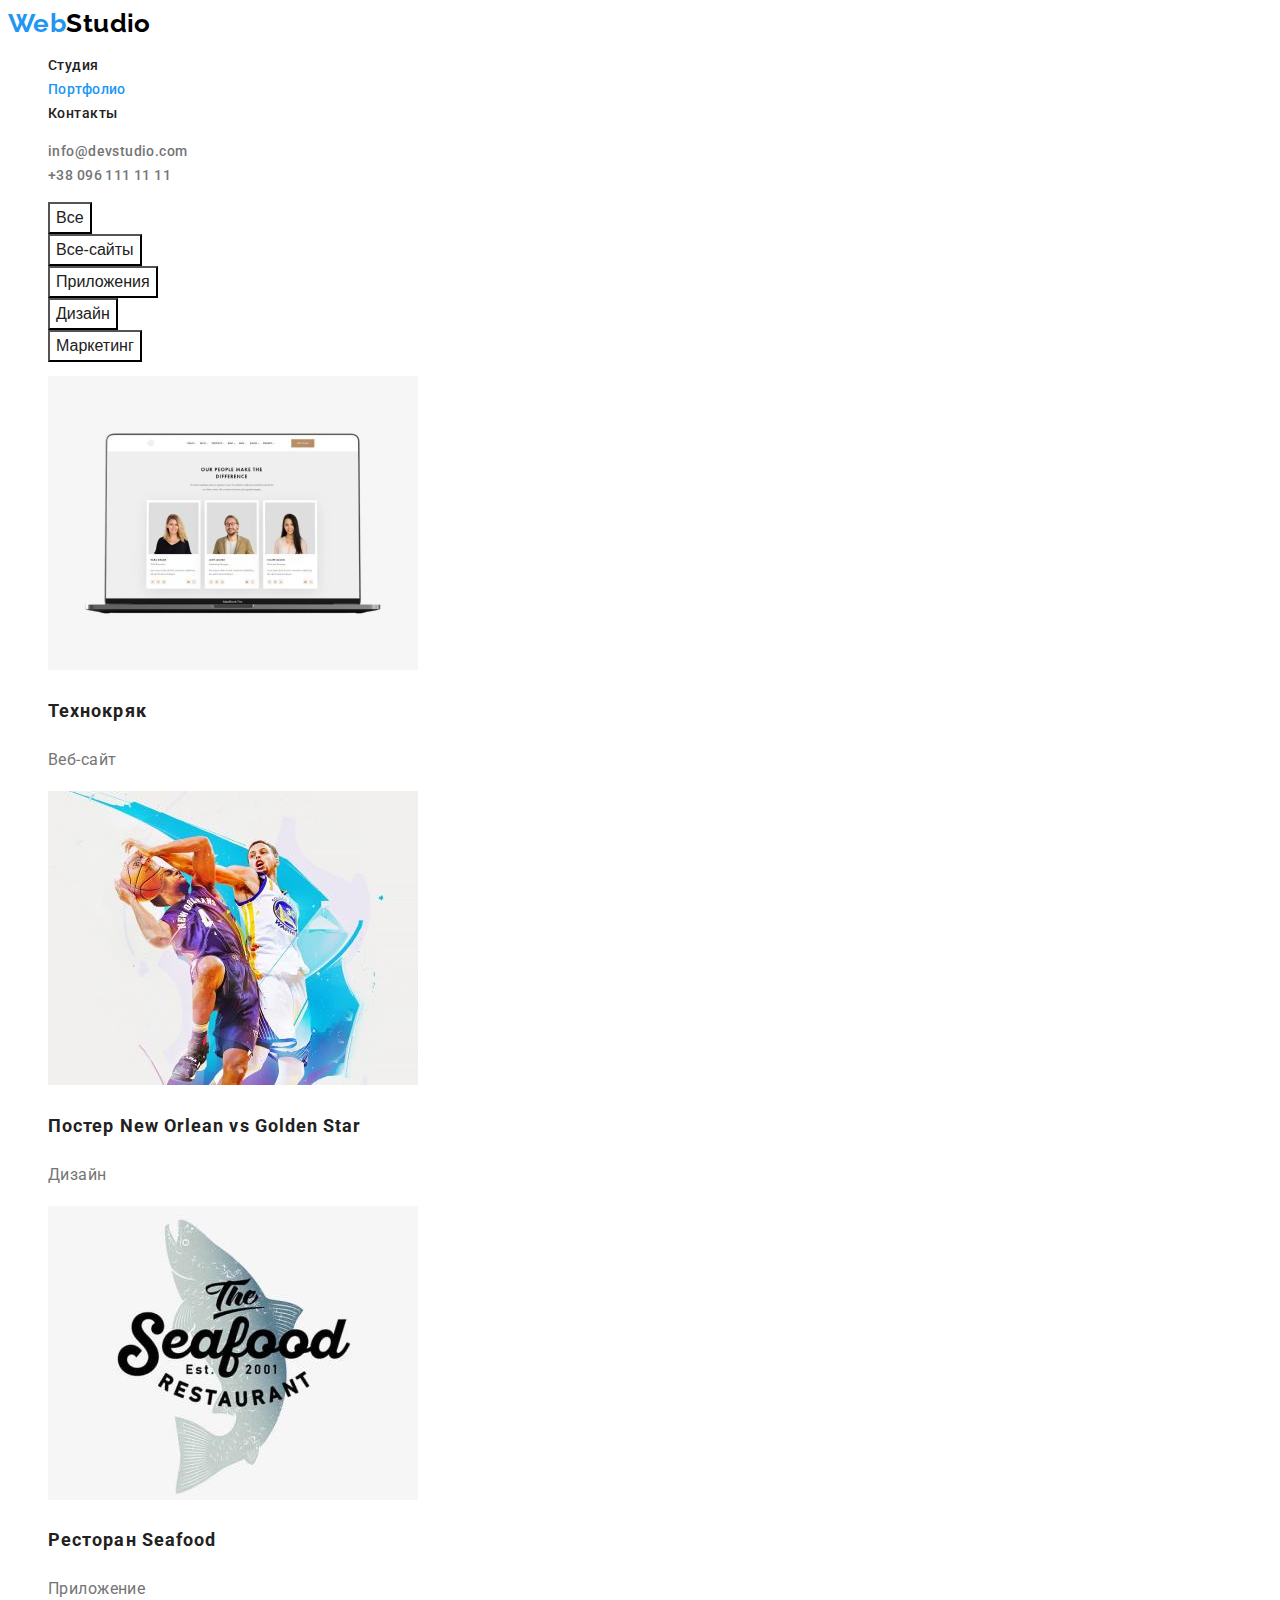
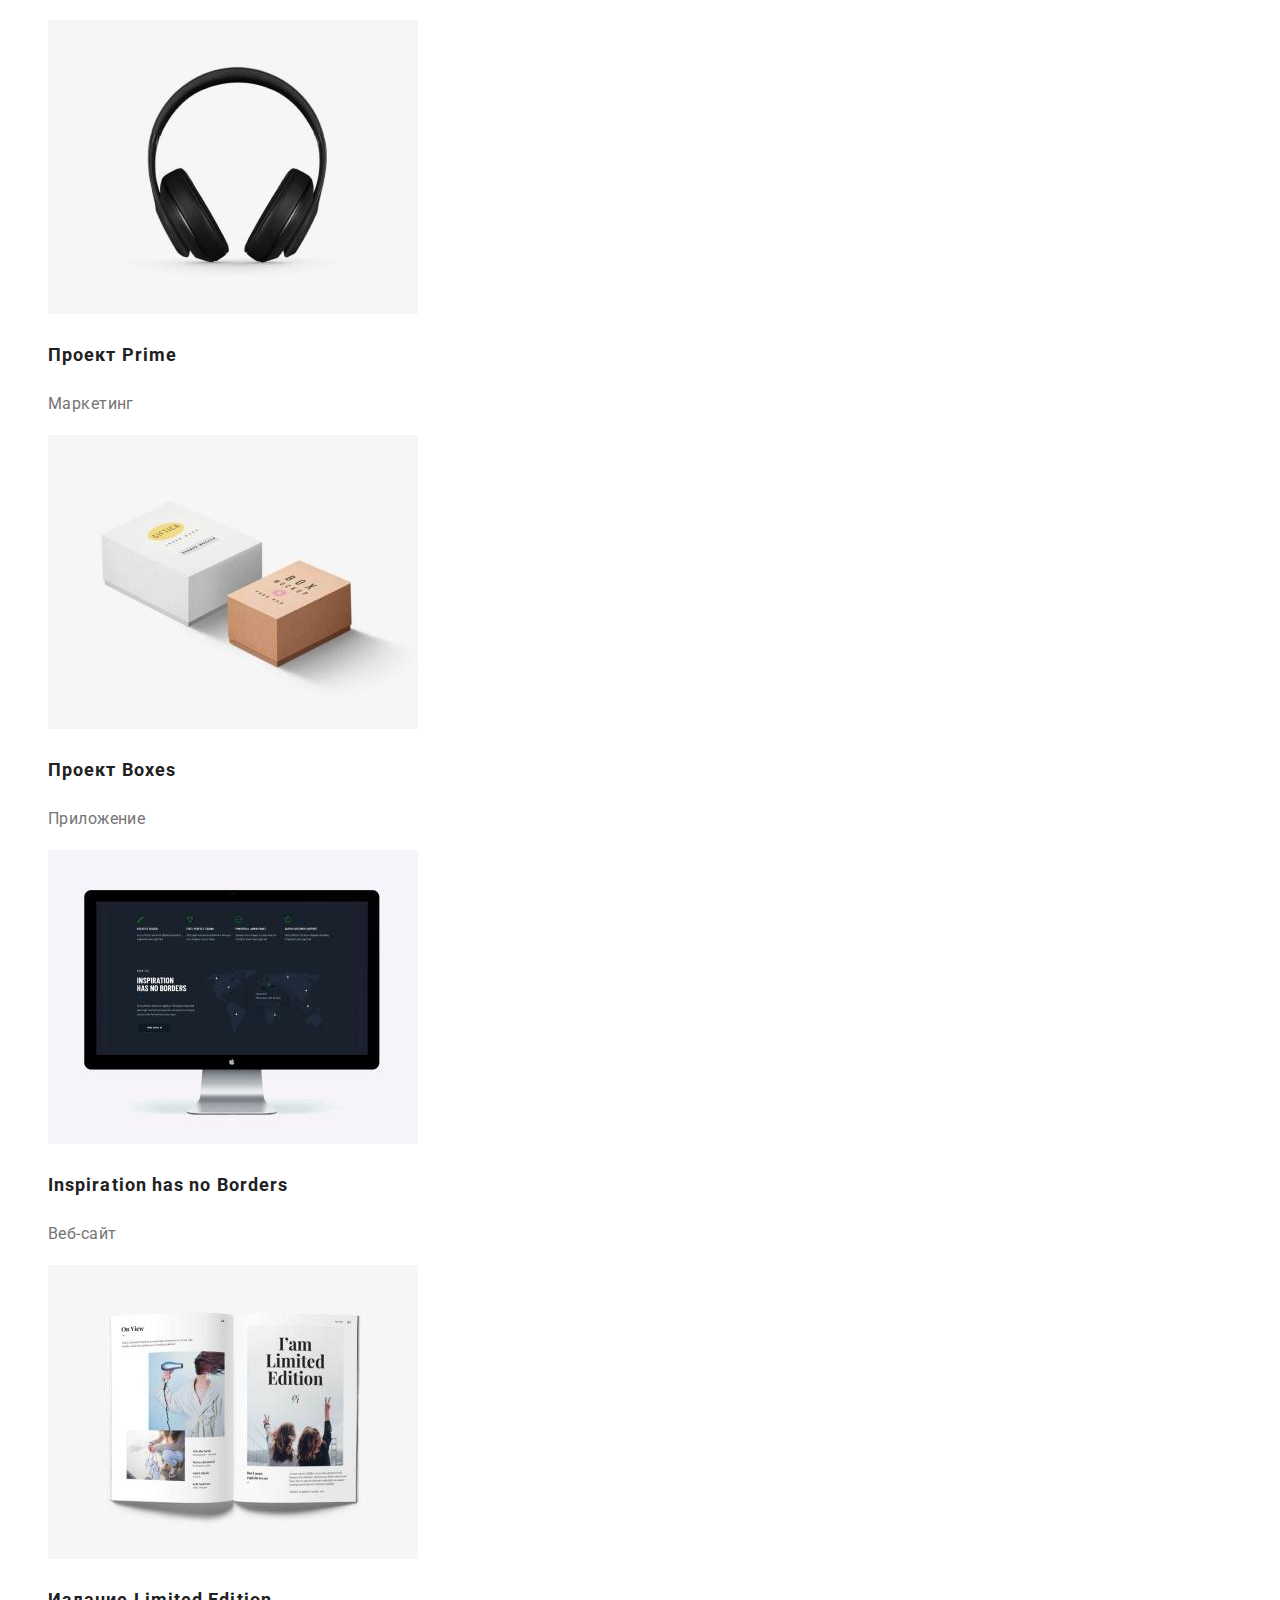
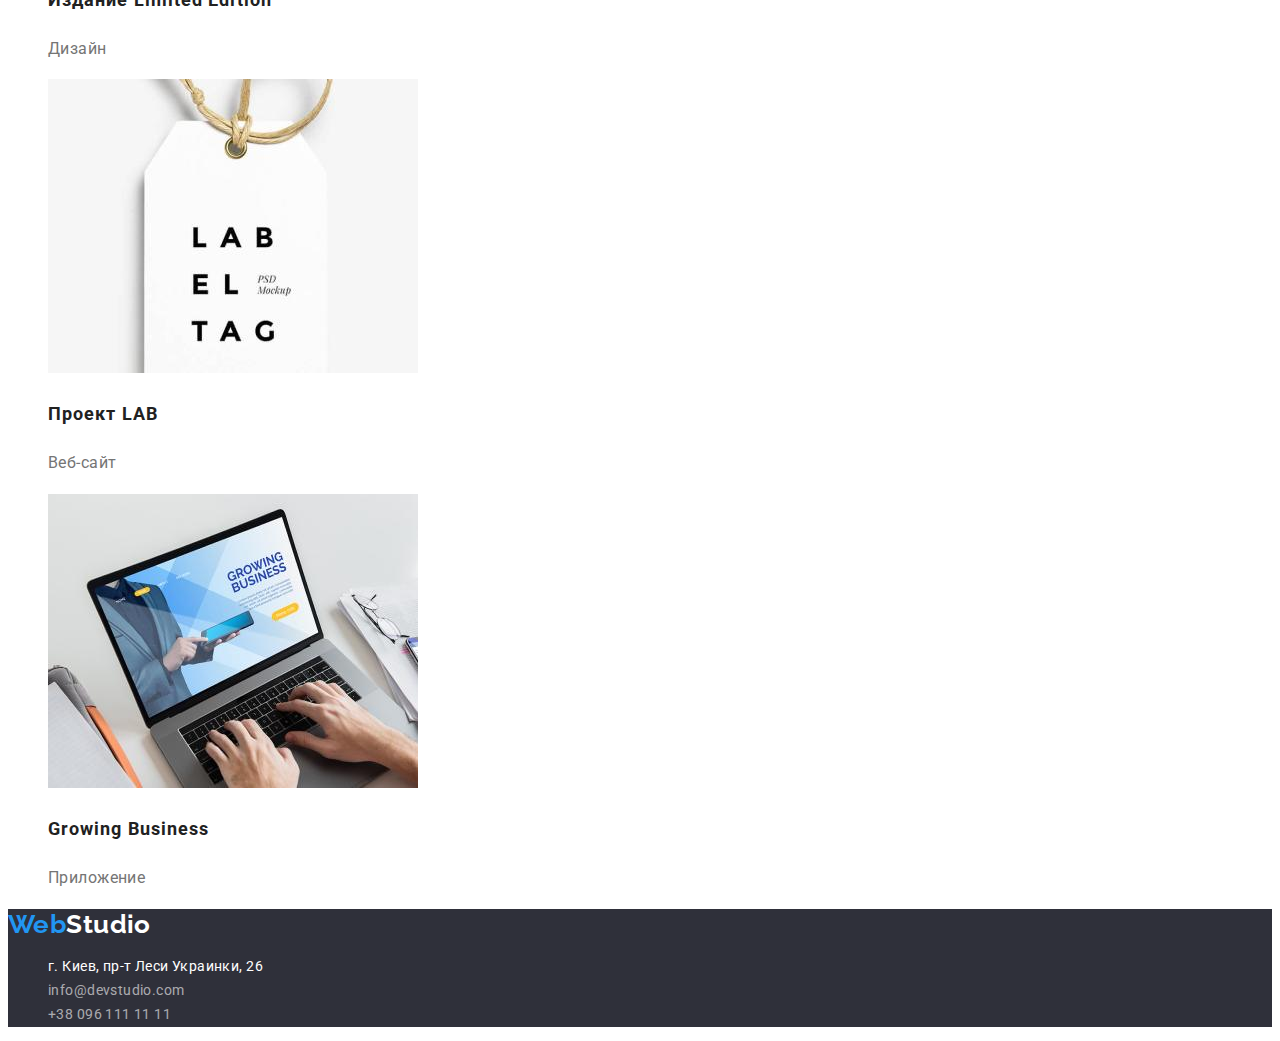
==== portfolio.html @ 06930be5 "Added files from previous work" ====
<!DOCTYPE html>
<html lang="en">

<head>
    <meta charset="UTF-8" />
    <meta name="viewport" content="width=device-width, initial-scale=1.0" />
    <title>Портфолио</title>
    <link rel="preconnect" href="https://fonts.googleapis.com">
    <link rel="preconnect" href="https://fonts.gstatic.com" crossorigin>
    <link href="https://fonts.googleapis.com/css2?family=Raleway:wght@700&family=Roboto:wght@400;500;700;900&display=swap" rel="stylesheet">
    <link rel="stylesheet" href="./css/styles.css" />
</head>

<body>
    <!-- Шапка сайта -->
    <header>
        <nav>
            <a href="./index.html" class="logo"><span class="first-part">Web</span>Studio</a>

            <ul class="list">
                <li><a href="./index.html" class="site-nav link">Студия</a></li>
                <li> <a href="./portfolio.html" class="site-nav link current">Портфолио</a></li>
                <li><a href="#" class="site-nav link">Контакты</a></li>
            </ul>
        </nav>
        <ul class="list">
            <li><a href="mailto:info@devstudio.com" class="link contacts">info@devstudio.com</a></li>
            <li><a href="tel:+380961111111" class="link contacts">+38 096 111 11 11</a></li>
        </ul>
    </header>
    <main>
        <section>
            <h1 hidden class="section-title">Portfolio</h1>
            <ul class="list">
                <li><button type="button" class="filter-buttons">Все</button></li>
                <li><button type="button" class="filter-buttons">Все-сайты</button></li>
                <li><button type="button" class="filter-buttons">Приложения</button></li>
                <li><button type="button" class="filter-buttons">Дизайн</button></li>
                <li><button type="button" class="filter-buttons">Маркетинг</button></li>
            </ul>
            <ul class="list">
                <li><a href="" class="link">
                    <img src="./images/gallery/technocrack.jpg" alt="technocrack" width="370">
                    <h2 class="cards-header">Технокряк</h2>
                    <p class="cards-description">Веб-сайт</p>
                    </a>
                </li>
                <li><a href="" class="link">
                    <img src="./images/gallery/poster.jpg" alt="poster" width="370">
                    <h2 class="cards-header">Постер New Orlean vs Golden Star</h2>
                    <p class="cards-description">Дизайн</p>
                    </a>
                </li>
                <li><a href="" class="link">
                    <img src="./images/gallery/seafood.jpg" alt="seafood" width="370">
                    <h2 class="cards-header">Ресторан Seafood</h2>
                    <p class="cards-description">Приложение</p>
                    </a>
                </li>
                <li><a href="" class="link">
                    <img src="./images/gallery/prime.jpg" alt="prime" width="370">
                    <h2 class="cards-header">Проект Prime</h2>
                    <p class="cards-description">Маркетинг</p>
                    </a>
                </li>
                <li><a href="" class="link">
                    <img src="./images/gallery/boxes.jpg" alt="boxes" width="370">
                    <h2 class="cards-header">Проект Boxes</h2>
                    <p class="cards-description">Приложение</p>
                    </a>
                </li>
                <li><a href="" class="link">
                    <img src="./images/gallery/inspiration.jpg" alt="inspiration" width="370">
                    <h2 class="cards-header">Inspiration has no Borders</h2>
                    <p class="cards-description">Веб-сайт</p>
                    </a>
                </li>                           
                <li><a href="" class="link">
                    <img src="./images/gallery/edition.jpg" alt="edition" width="370">
                    <h2 class="cards-header">Издание Limited Edition</h2>
                    <p class="cards-description">Дизайн</p>
                    </a>
                </li>
                <li><a href="" class="link">
                    <img src="./images/gallery/lab.jpg" alt="lab" width="370">
                    <h2 class="cards-header">Проект LAB</h2>
                    <p class="cards-description">Веб-сайт</p>
                    </a>
                </li>
                <li><a href="" class="link">
                    <img src="./images/gallery/growing-busines.jpg" alt="inspiration" width="370">
                    <h2 class="cards-header">Growing Business</h2>
                    <p class="cards-description">Приложение</p>
                    </a>
                </li>
            </ul>
       </section>
    </main>

    <!-- Футер -->
    <footer class="footer">
        <a href="./index.html" class="logo footer-logo"><span class="first-part">Web</span>Studio</a>
        <address>
            <ul class="list">
                <li><a href="https://goo.gl/maps/6iYoXaCGqueHrKsz9" target="_blank" rel="noreferrer noopener"
                        class="footer-address">г. Киев, пр-т Леси Украинки, 26</a></li>
                <li><a href="mailto:info@devstudio.com" class="link footer-contacts">info@devstudio.com</a></li>
                <li><a href="tel:+380961111111" class="link footer-contacts">+38 096 111 11 11</a></li>
            </ul>
        </address>
    </footer>
</body>

</html>
---- css/styles.css ----
:root {
  --primary-text-color: #757575;
  --title-text-color: #212121;
  --accent-color: #2196f3;
  --primary-white-color: #ffffff;
  --primary-black-color: #000000;
  --hero-footer-background: #2f303a;
  --main-titles-color: #212121;
}

body {
  background-color: var(--primary-white-color);
  color: var(--primary-text-color);
  font-family: Roboto, sans-serif;
  font-weight: 500;
  letter-spacing: 0.03em;
  font-size: 14px;
  line-height: 1.71;
}

/* Logo */

.logo {
  color: var(--primary-black-color);
  font-family: Raleway, sans-serif;
  font-weight: 700;
  font-size: 26px;
  line-height: 1.19;
  text-decoration: none;
}

.first-part {
  color: var(--accent-color);
}

/* Site nav */

.site-nav {
  color: var(--title-text-color);
  font-weight: 500;
  line-height: 1.33;
  text-decoration: none;
}

.link {
  text-decoration: none;
}

.link:hover,
.link:focus {
  color: var(--accent-color);
}

.link.current {
  color: var(--accent-color);
}

.list {
  list-style: none;
}

.contacts {
  color: var(--primary-text-color);
  line-height: 1.14;
}

/* Hero */

.hero {
  background-color: var(--hero-footer-background);
}

.hero-title {
  color: var(--primary-white-color);
  font-weight: 900;
  font-size: 44px;
  line-height: 1.36;
  text-align: center;
  letter-spacing: 0.06em;
  text-transform: uppercase;
}

.hero-button {
  background-color: var(--accent-color);
  color: var(--primary-white-color);
  margin: 0 auto;
  min-width: 200px;
  height: 50px;
  left: 700px;
  top: 430px;
  font-weight: 700;
  font-size: 16px;
  line-height: 1.87;
  align-items: center;
  letter-spacing: 0.06em;
  cursor: pointer;
}

/* Section */

.section-title {
  color: var(--main-titles-color);

  font-weight: 700;
  font-size: 36px;
  line-height: 1.16;
  text-align: center;
}

.section-description {
  font-size: 36px;
  line-height: 1.39;
}

.benefit-title {
  font-weight: 700;
  line-height: 1.14;
  text-transform: uppercase;
  color: var(--main-titles-color);
}

.teammate-title {
  font-size: 16px;
  line-height: 1.19px;
  text-align: center;
  color: var(--main-titles-color);
}

.teammate-position {
  font-weight: 400;
  font-size: 16px;
  line-height: 1.19;
  text-align: center;
}

/* Portfolio */

/* Cards filter buttons */
.filter-buttons {
  color: var(--title-text-color);
  background-color: var(--primary-white-color);
  font-size: 16px;
  line-height: 1.63;
  cursor: pointer;
}

.filter-buttons:hover,
.filter-buttons:focus {
  background-color: var(--accent-color);
  color: var(--primary-white-color);
}

/* Cards */

.cards-header {
  color: var(--title-text-color);
  font-weight: 700;
  font-size: 18px;
  line-height: 2;
  letter-spacing: 0.06em;
}

.cards-description {
  color: var(--primary-text-color);
  font-weight: 400;
  font-size: 16px;
  line-height: 1.87;
}

/* Footer */

.footer {
  background-color: var(--hero-footer-background);
}

.footer-logo {
  color: var(--primary-white-color);
}

.footer-address {
  color: var(--primary-white-color);
  font-weight: 400;
  font-style: normal;
  text-decoration: none;
}

.footer-contacts {
  color: rgba(255, 255, 255, 0.6);
  font-weight: 400;
  text-decoration: none;
  font-style: normal;
}
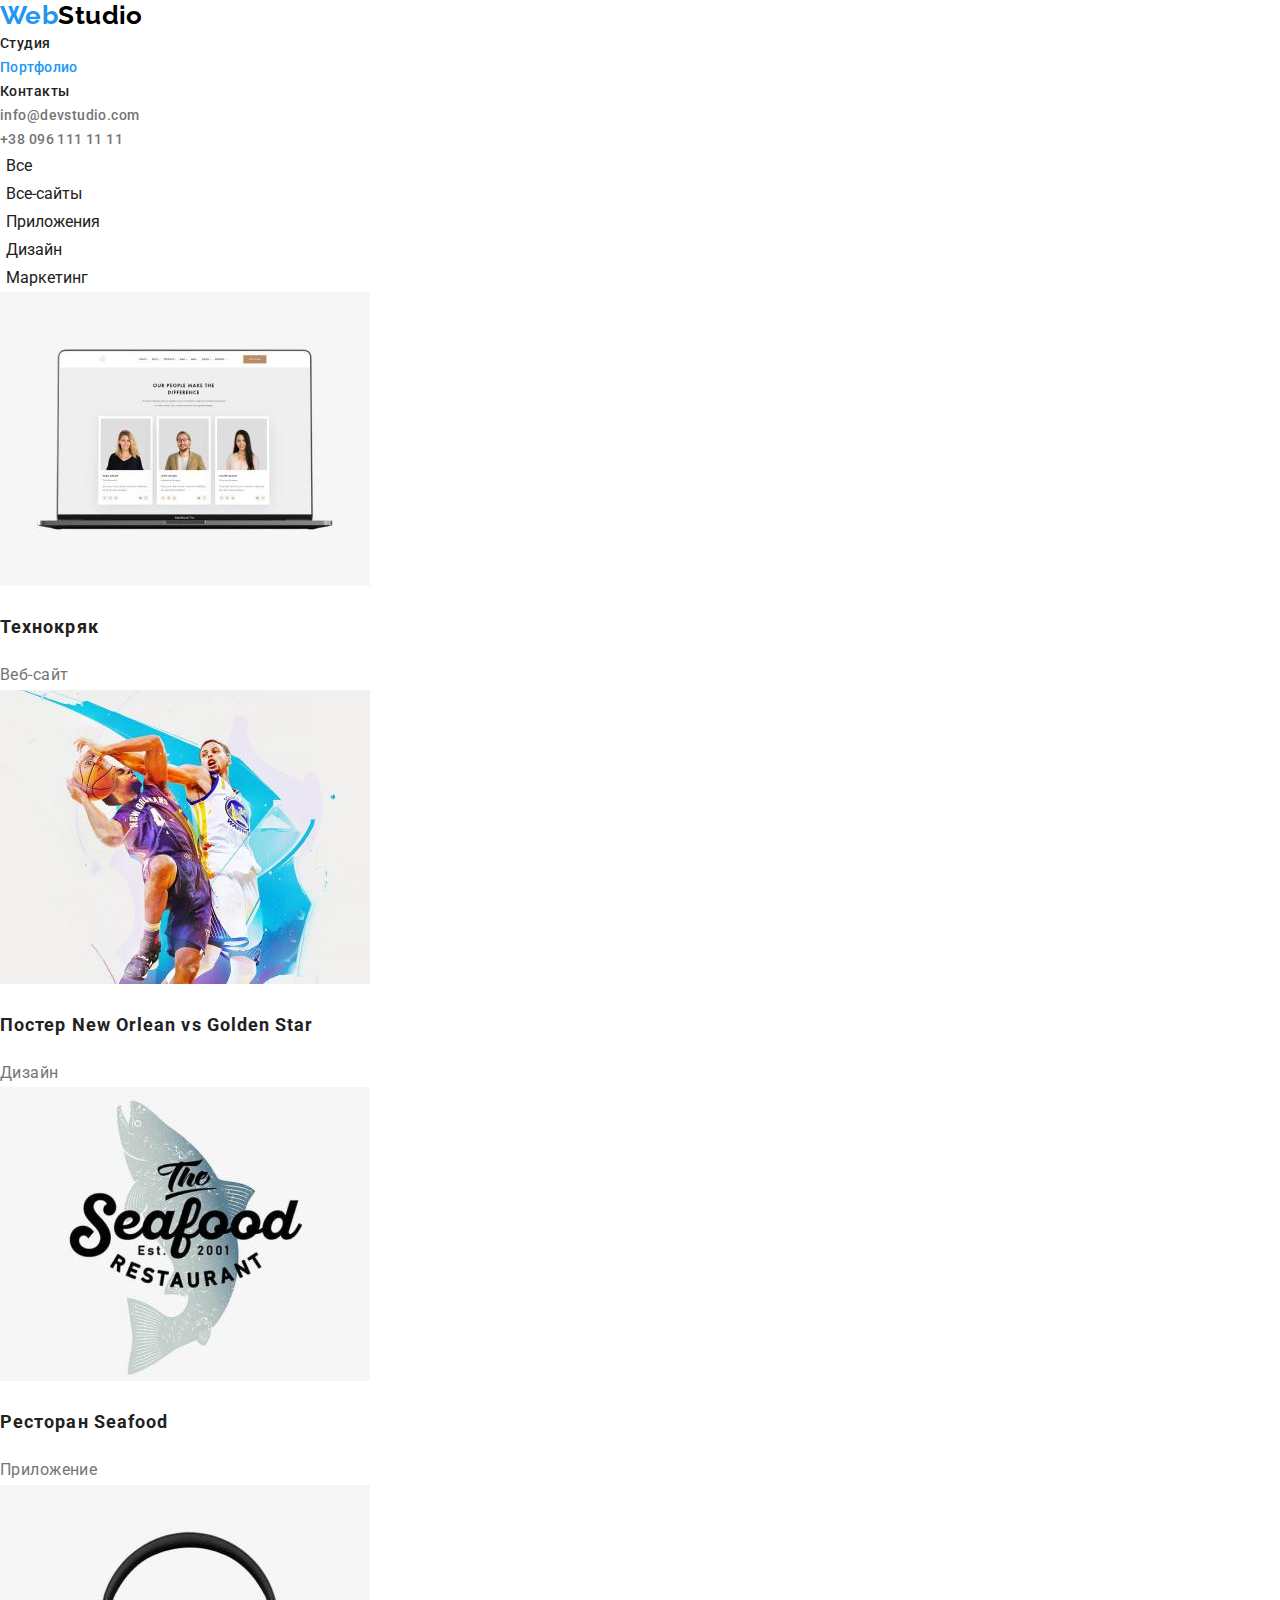
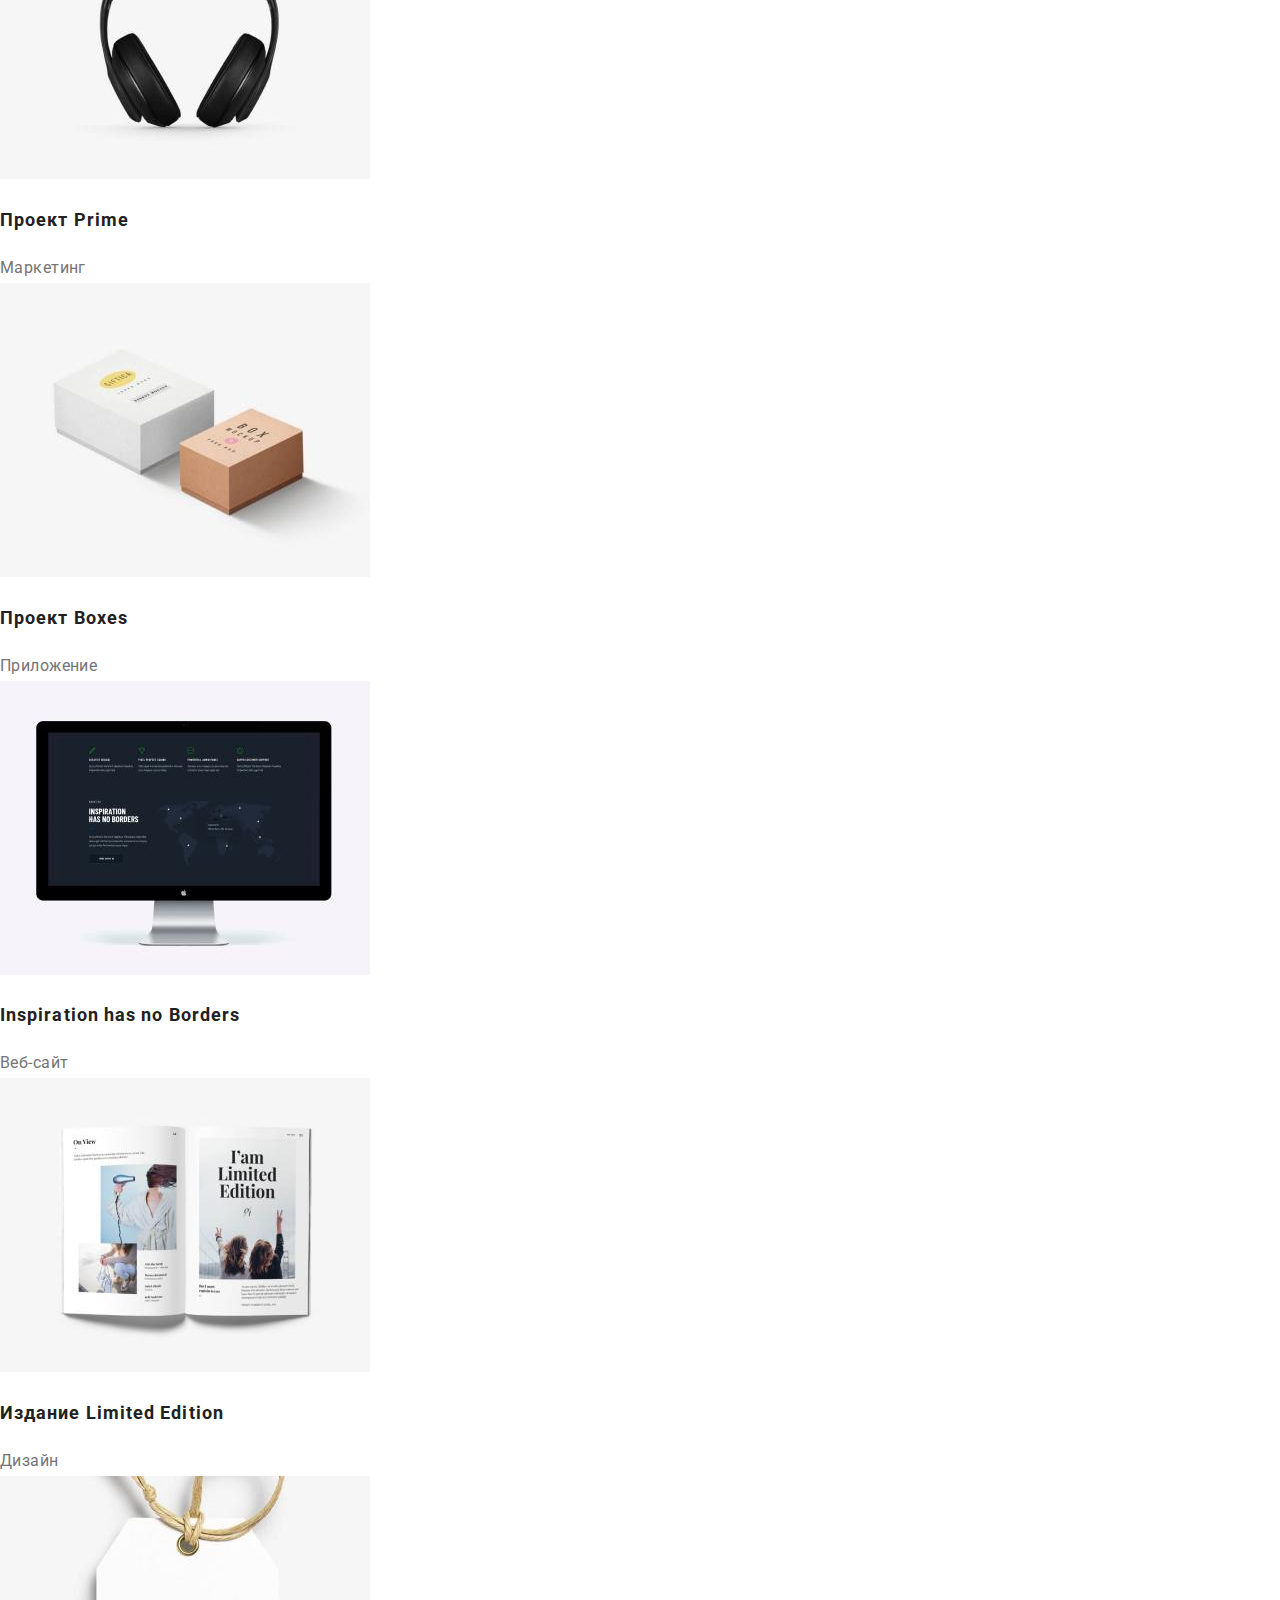
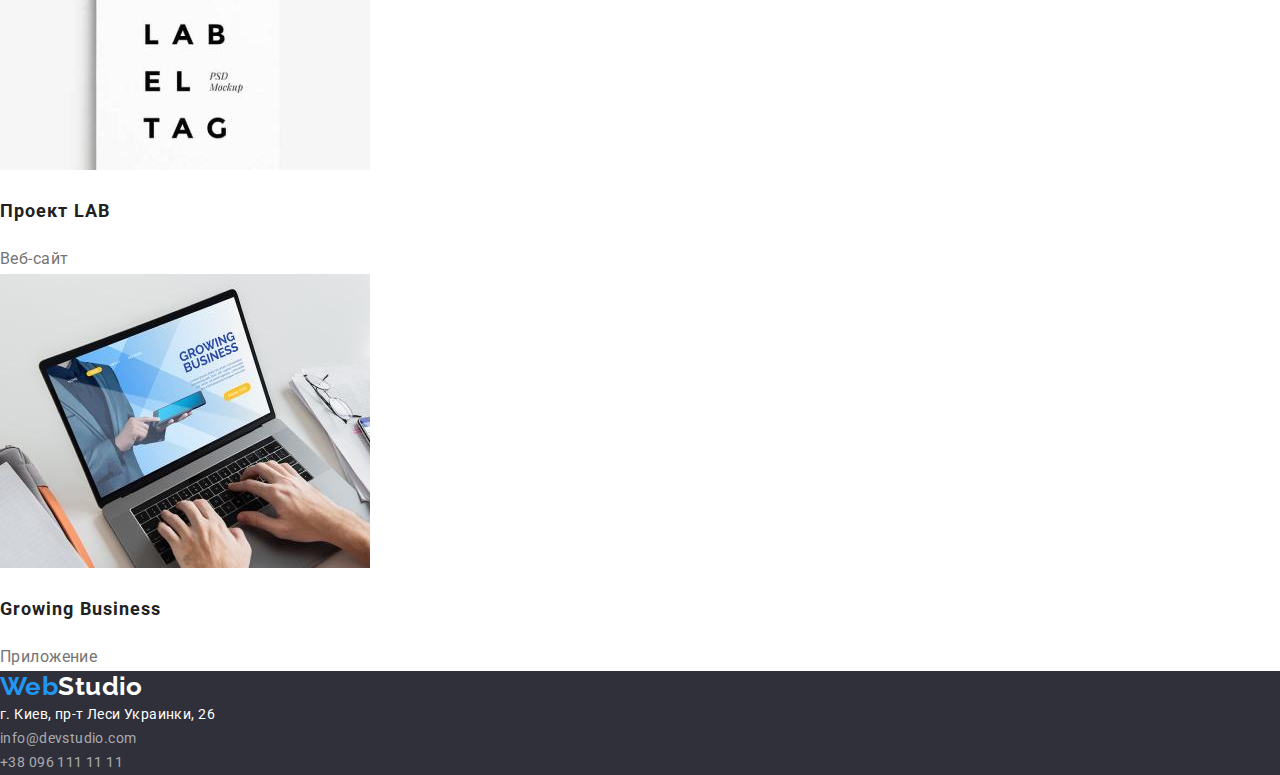
==== commit 5323e7d6: "Блочная модель" ====
--- a/portfolio.html
+++ b/portfolio.html
@@ -7,7 +7,12 @@
     <title>Портфолио</title>
     <link rel="preconnect" href="https://fonts.googleapis.com">
     <link rel="preconnect" href="https://fonts.gstatic.com" crossorigin>
-    <link href="https://fonts.googleapis.com/css2?family=Raleway:wght@700&family=Roboto:wght@400;500;700;900&display=swap" rel="stylesheet">
+    <link href="https://fonts.googleapis.com/css2?family=Raleway:wght@700&family=Roboto:wght@400;500;700;900&display=swap"
+        rel="stylesheet">
+    <link rel="stylesheet" href="https://cdnjs.cloudflare.com/ajax/libs/modern-normalize/1.1.0/modern-normalize.min.css"
+        integrity="sha512-wpPYUAdjBVSE4KJnH1VR1HeZfpl1ub8YT/NKx4PuQ5NmX2tKuGu6U/JRp5y+Y8XG2tV+wKQpNHVUX03MfMFn9Q=="
+        crossorigin="anonymous" referrerpolicy="no-referrer" />
+    <link rel="stylesheet" href="./css/modern-normalize.css" />
     <link rel="stylesheet" href="./css/styles.css" />
 </head>
 
--- a/css/styles.css
+++ b/css/styles.css
@@ -18,6 +18,15 @@
   line-height: 1.71;
 }
 
+.container {
+  margin-left: auto;
+  margin-right: auto;
+  width: 1640px;
+  padding-left: 20px;
+  padding-right: 20px;
+  outline: 2px solid tomato;
+}
+
 /* Logo */
 
 .logo {
@@ -57,6 +66,13 @@
 
 .list {
   list-style: none;
+  padding: 0px;
+  margin: 0px;
+}
+
+.list p {
+  margin-top: 0px;
+  margin-bottom: 0px;
 }
 
 .contacts {
@@ -66,11 +82,17 @@
 
 /* Hero */
 
+.section {
+  margin-bottom: 94px;
+}
+
 .hero {
   background-color: var(--hero-footer-background);
 }
 
 .hero-title {
+  margin-top: 0px;
+  margin-bottom: 30px;
   color: var(--primary-white-color);
   font-weight: 900;
   font-size: 44px;
@@ -81,26 +103,33 @@
 }
 
 .hero-button {
+  display: inline-block;
   background-color: var(--accent-color);
   color: var(--primary-white-color);
   margin: 0 auto;
   min-width: 200px;
   height: 50px;
-  left: 700px;
-  top: 430px;
+  /* left: 700px; */
+  /* top: 430px; */
   font-weight: 700;
   font-size: 16px;
   line-height: 1.87;
   align-items: center;
   letter-spacing: 0.06em;
   cursor: pointer;
+  border-radius: 4px;
+}
+
+.hero-button:hover,
+.hero-button:focus {
+  background-color: #188ce8;
 }
 
 /* Section */
 
 .section-title {
   color: var(--main-titles-color);
-
+  margin-bottom: 50px;
   font-weight: 700;
   font-size: 36px;
   line-height: 1.16;
@@ -113,6 +142,8 @@
 }
 
 .benefit-title {
+  margin-top: 0px;
+  margin-bottom: 10px;
   font-weight: 700;
   line-height: 1.14;
   text-transform: uppercase;
@@ -142,6 +173,8 @@
   font-size: 16px;
   line-height: 1.63;
   cursor: pointer;
+  border-color: #ffffff;
+  border: #ffffff;
 }
 
 .filter-buttons:hover,
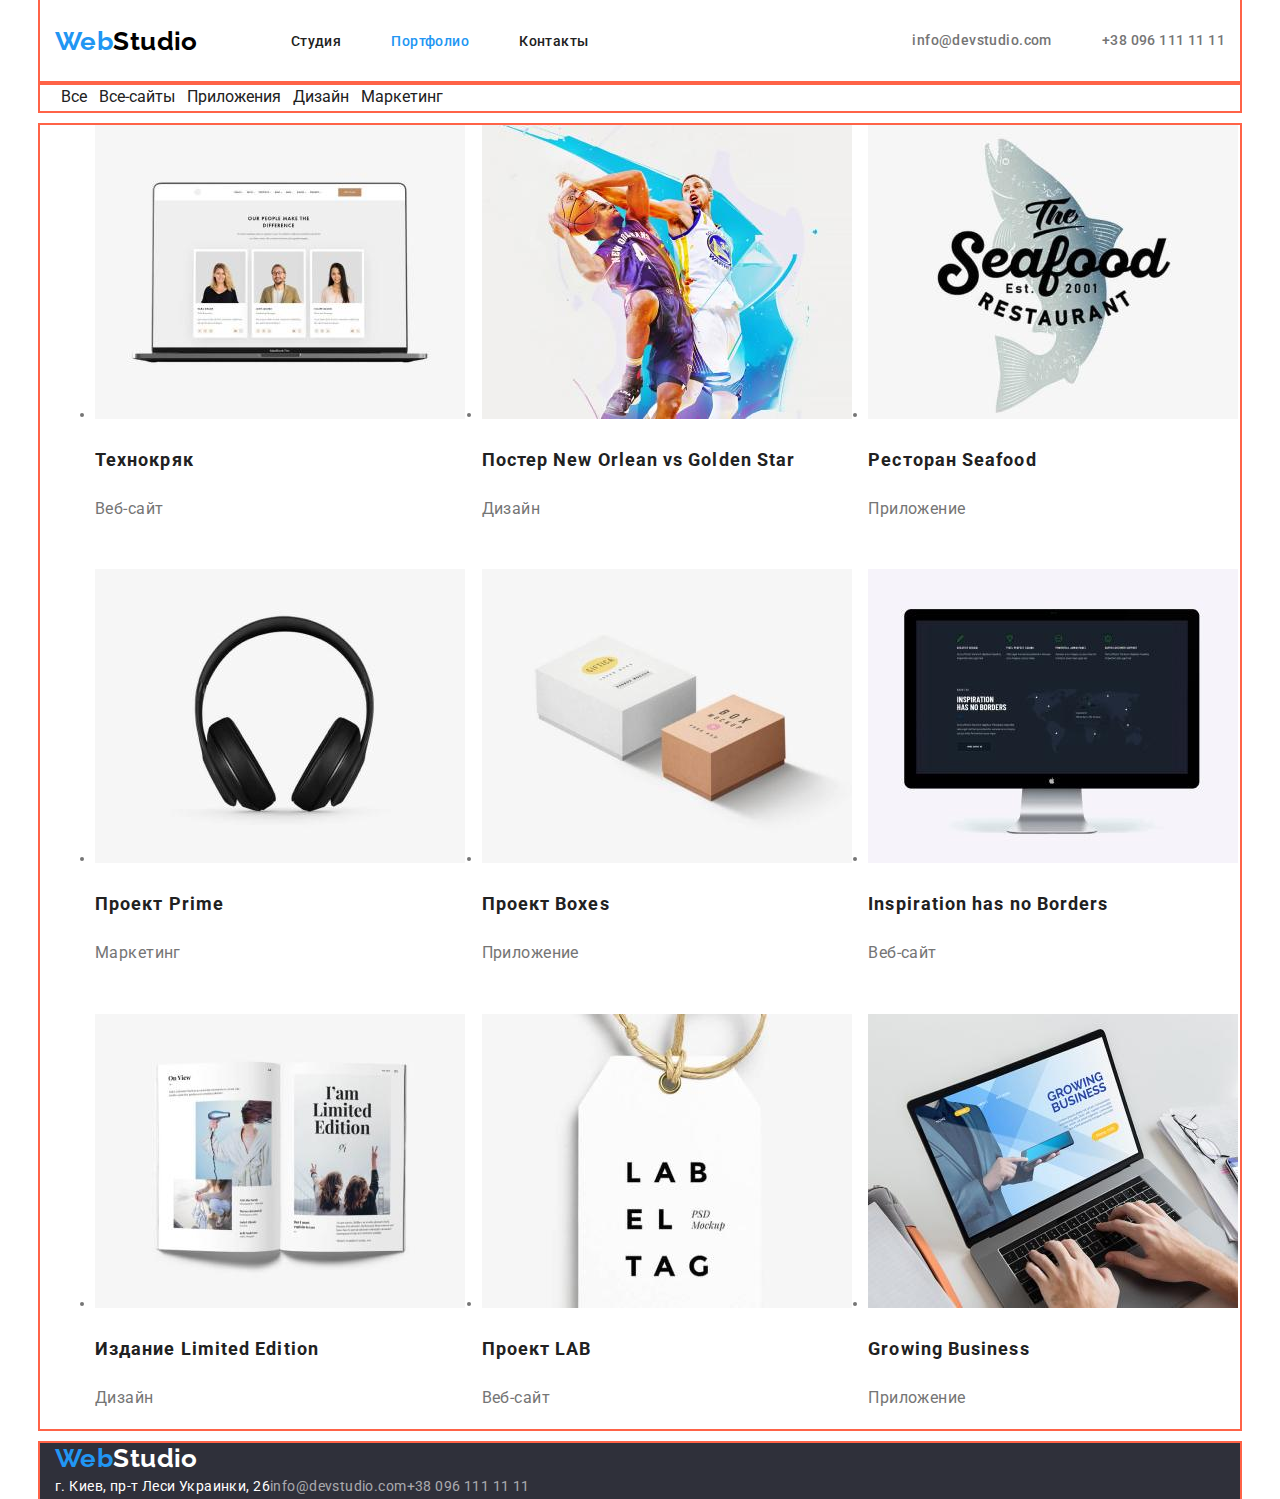
==== commit 9401ad48: "Flexbox (part 1)" ====
--- a/portfolio.html
+++ b/portfolio.html
@@ -17,93 +17,116 @@
 </head>
 
 <body>
-    <!-- Шапка сайта -->
+<!-- Шапка сайта -->
     <header>
-        <nav>
-            <a href="./index.html" class="logo"><span class="first-part">Web</span>Studio</a>
+        <div class="container list">
+            <nav class="nav">
+                <a href="./index.html" class="logo"><span class="first-part">Web</span>Studio</a>
 
-            <ul class="list">
-                <li><a href="./index.html" class="site-nav link">Студия</a></li>
-                <li> <a href="./portfolio.html" class="site-nav link current">Портфолио</a></li>
-                <li><a href="#" class="site-nav link">Контакты</a></li>
+                <ul class="list">
+                    <li class="item"><a href="./index.html" class="site-nav link">Студия</a></li>
+                    <li class="item"> <a href="./portfolio.html" class="site-nav link current">Портфолио</a></li>
+                    <li class="item"><a href="#" class="site-nav link">Контакты</a></li>
+                </ul>
+            </nav>
+            <ul class="list auth-nav">
+                <li class="item"><a href="mailto:info@devstudio.com" class="link contacts">info@devstudio.com</a></li>
+                <li class="item"><a href="tel:+380961111111" class="link contacts">+38 096 111 11 11</a></li>
             </ul>
-        </nav>
-        <ul class="list">
-            <li><a href="mailto:info@devstudio.com" class="link contacts">info@devstudio.com</a></li>
-            <li><a href="tel:+380961111111" class="link contacts">+38 096 111 11 11</a></li>
-        </ul>
+        </div>
     </header>
+
     <main>
         <section>
             <h1 hidden class="section-title">Portfolio</h1>
-            <ul class="list">
-                <li><button type="button" class="filter-buttons">Все</button></li>
-                <li><button type="button" class="filter-buttons">Все-сайты</button></li>
-                <li><button type="button" class="filter-buttons">Приложения</button></li>
-                <li><button type="button" class="filter-buttons">Дизайн</button></li>
-                <li><button type="button" class="filter-buttons">Маркетинг</button></li>
-            </ul>
-            <ul class="list">
-                <li><a href="" class="link">
-                    <img src="./images/gallery/technocrack.jpg" alt="technocrack" width="370">
-                    <h2 class="cards-header">Технокряк</h2>
-                    <p class="cards-description">Веб-сайт</p>
-                    </a>
-                </li>
-                <li><a href="" class="link">
-                    <img src="./images/gallery/poster.jpg" alt="poster" width="370">
-                    <h2 class="cards-header">Постер New Orlean vs Golden Star</h2>
-                    <p class="cards-description">Дизайн</p>
-                    </a>
-                </li>
-                <li><a href="" class="link">
-                    <img src="./images/gallery/seafood.jpg" alt="seafood" width="370">
-                    <h2 class="cards-header">Ресторан Seafood</h2>
-                    <p class="cards-description">Приложение</p>
-                    </a>
-                </li>
-                <li><a href="" class="link">
-                    <img src="./images/gallery/prime.jpg" alt="prime" width="370">
-                    <h2 class="cards-header">Проект Prime</h2>
-                    <p class="cards-description">Маркетинг</p>
-                    </a>
-                </li>
-                <li><a href="" class="link">
-                    <img src="./images/gallery/boxes.jpg" alt="boxes" width="370">
-                    <h2 class="cards-header">Проект Boxes</h2>
-                    <p class="cards-description">Приложение</p>
-                    </a>
-                </li>
-                <li><a href="" class="link">
-                    <img src="./images/gallery/inspiration.jpg" alt="inspiration" width="370">
-                    <h2 class="cards-header">Inspiration has no Borders</h2>
-                    <p class="cards-description">Веб-сайт</p>
-                    </a>
-                </li>                           
-                <li><a href="" class="link">
-                    <img src="./images/gallery/edition.jpg" alt="edition" width="370">
-                    <h2 class="cards-header">Издание Limited Edition</h2>
-                    <p class="cards-description">Дизайн</p>
-                    </a>
-                </li>
-                <li><a href="" class="link">
-                    <img src="./images/gallery/lab.jpg" alt="lab" width="370">
-                    <h2 class="cards-header">Проект LAB</h2>
-                    <p class="cards-description">Веб-сайт</p>
-                    </a>
-                </li>
-                <li><a href="" class="link">
-                    <img src="./images/gallery/growing-busines.jpg" alt="inspiration" width="370">
-                    <h2 class="cards-header">Growing Business</h2>
-                    <p class="cards-description">Приложение</p>
-                    </a>
-                </li>
-            </ul>
+            <div class="portfolio-container">
+                <ul class="list">
+                    <li><button type="button" class="filter-buttons">Все</button></li>
+                    <li><button type="button" class="filter-buttons">Все-сайты</button></li>
+                    <li><button type="button" class="filter-buttons">Приложения</button></li>
+                    <li><button type="button" class="filter-buttons">Дизайн</button></li>
+                    <li><button type="button" class="filter-buttons">Маркетинг</button></li>
+                </ul>
+            </div>
+            <div class="portfolio-container">
+                <!-- <div class="portfolio-flex-container"> -->
+
+                    <ul class="portfolio-flex-container">
+                        <li class="portfolio-flex-element"><a href="" class="link">
+                            <img src="./images/gallery/technocrack.jpg" alt="technocrack" width="370">
+                            <h2 class="cards-header">Технокряк</h2>
+                            <p class="cards-description">Веб-сайт</p>
+                            </a>
+                        </li>
+                        <li class="portfolio-flex-element"><a href="" class="link">
+                            <img src="./images/gallery/poster.jpg" alt="poster" width="370">
+                            <h2 class="cards-header">Постер New Orlean vs Golden Star</h2>
+                            <p class="cards-description">Дизайн</p>
+                            </a>
+                        </li>
+                        <li class="portfolio-flex-element"><a href="" class="link">
+                            <img src="./images/gallery/seafood.jpg" alt="seafood" width="370">
+                            <h2 class="cards-header">Ресторан Seafood</h2>
+                            <p class="cards-description">Приложение</p>
+                            </a>
+                        </li>
+                        <li class="portfolio-flex-element"><a href="" class="link">
+                            <img src="./images/gallery/prime.jpg" alt="prime" width="370">
+                            <h2 class="cards-header">Проект Prime</h2>
+                            <p class="cards-description">Маркетинг</p>
+                            </a>
+                        </li>
+                        <li class="portfolio-flex-element"><a href="" class="link">
+                            <img src="./images/gallery/boxes.jpg" alt="boxes" width="370">
+                            <h2 class="cards-header">Проект Boxes</h2>
+                            <p class="cards-description">Приложение</p>
+                            </a>
+                        </li>
+                        <li class="portfolio-flex-element"><a href="" class="link">
+                            <img src="./images/gallery/inspiration.jpg" alt="inspiration" width="370">
+                            <h2 class="cards-header">Inspiration has no Borders</h2>
+                            <p class="cards-description">Веб-сайт</p>
+                            </a>
+                        </li>                           
+                        <li class="portfolio-flex-element"><a href="" class="link">
+                            <img src="./images/gallery/edition.jpg" alt="edition" width="370">
+                            <h2 class="cards-header">Издание Limited Edition</h2>
+                            <p class="cards-description">Дизайн</p>
+                            </a>
+                        </li>
+                        <li class="portfolio-flex-element"><a href="" class="link">
+                            <img src="./images/gallery/lab.jpg" alt="lab" width="370">
+                            <h2 class="cards-header">Проект LAB</h2>
+                            <p class="cards-description">Веб-сайт</p>
+                            </a>
+                        </li>
+                        <li class="portfolio-flex-element"><a href="" class="link">
+                            <img src="./images/gallery/growing-busines.jpg" alt="inspiration" width="370">
+                            <h2 class="cards-header">Growing Business</h2>
+                            <p class="cards-description">Приложение</p>
+                            </a>
+                        </li>
+                    </ul>
+                <!-- </div> -->
+            </div>
        </section>
     </main>
 
     <!-- Футер -->
-    <footer class="footer">
+    <footer>
+        <div class="container footer">
+            <a href="./index.html" class="logo footer-logo"><span class="first-part">Web</span>Studio</a>
+            <address>
+                <ul class="list">
+                    <li><a href="https://goo.gl/maps/6iYoXaCGqueHrKsz9" target="_blank" rel="noreferrer noopener"
+                            class="footer-address">г. Киев, пр-т Леси Украинки, 26</a></li>
+                    <li><a href="mailto:info@devstudio.com" class="link footer-contacts">info@devstudio.com</a></li>
+                    <li><a href="tel:+380961111111" class="link footer-contacts">+38 096 111 11 11</a></li>
+                </ul>
+            </address>
+        </div>
+    </footer>
+    <!-- <footer class="footer">
         <a href="./index.html" class="logo footer-logo"><span class="first-part">Web</span>Studio</a>
         <address>
             <ul class="list">
@@ -113,7 +136,7 @@
                 <li><a href="tel:+380961111111" class="link footer-contacts">+38 096 111 11 11</a></li>
             </ul>
         </address>
-    </footer>
+    </footer> -->
 </body>
 
 </html>--- a/css/styles.css
+++ b/css/styles.css
@@ -16,20 +16,33 @@
   letter-spacing: 0.03em;
   font-size: 14px;
   line-height: 1.71;
+  /* width: 1230px; */
+}
+
+.list {
+  display: flex;
+  list-style: none;
+  padding: 0px;
+  margin: 0px;
 }
 
 .container {
+  /* display: flex; */
+  align-items: center;
   margin-left: auto;
   margin-right: auto;
-  width: 1640px;
-  padding-left: 20px;
-  padding-right: 20px;
+  width: 1200px;
+  padding-left: 15px;
+  padding-right: 15px;
   outline: 2px solid tomato;
 }
 
 /* Logo */
 
 .logo {
+  margin-right: 93px;
+  /* margin-left: 15px; */
+
   color: var(--primary-black-color);
   font-family: Raleway, sans-serif;
   font-weight: 700;
@@ -44,13 +57,26 @@
 
 /* Site nav */
 
+.nav {
+  display: flex;
+  align-items: center;
+}
+
 .site-nav {
+  display: inline-block;
+  padding-top: 32px;
+  padding-bottom: 32px;
+
   color: var(--title-text-color);
   font-weight: 500;
   line-height: 1.33;
   text-decoration: none;
 }
 
+.auth-nav {
+  margin-left: auto;
+  align-items: center;
+}
 .link {
   text-decoration: none;
 }
@@ -64,60 +90,69 @@
   color: var(--accent-color);
 }
 
-.list {
-  list-style: none;
-  padding: 0px;
-  margin: 0px;
-}
-
 .list p {
   margin-top: 0px;
   margin-bottom: 0px;
 }
 
+.list .item:not(:last-child) {
+  margin-right: 50px;
+}
+
 .contacts {
   color: var(--primary-text-color);
   line-height: 1.14;
+  padding-top: 32px;
+  padding-bottom: 32px;
+}
+
+.auth-nav .item:not(:last-child) {
+  margin-right: 50px;
 }
 
 /* Hero */
 
 .section {
-  margin-bottom: 94px;
+  padding-bottom: 94px;
+  /* text-align: center; */
 }
 
 .hero {
   background-color: var(--hero-footer-background);
+  /* width: 1230px; */
+  height: 600px;
+  text-align: center;
 }
 
 .hero-title {
-  margin-top: 0px;
+  display: inline-block;
+  margin-top: 200px;
   margin-bottom: 30px;
+
+  min-width: 696px;
+  height: 120px;
+
   color: var(--primary-white-color);
   font-weight: 900;
   font-size: 44px;
   line-height: 1.36;
-  text-align: center;
   letter-spacing: 0.06em;
   text-transform: uppercase;
 }
 
 .hero-button {
-  display: inline-block;
+  display: block;
   background-color: var(--accent-color);
   color: var(--primary-white-color);
-  margin: 0 auto;
   min-width: 200px;
   height: 50px;
-  /* left: 700px; */
-  /* top: 430px; */
   font-weight: 700;
   font-size: 16px;
   line-height: 1.87;
-  align-items: center;
   letter-spacing: 0.06em;
   cursor: pointer;
   border-radius: 4px;
+  margin: 0px auto;
 }
 
 .hero-button:hover,
@@ -129,7 +164,10 @@
 
 .section-title {
   color: var(--main-titles-color);
+  margin-top: 0;
   margin-bottom: 50px;
+  margin-left: 0;
+  margin-right: 0;
   font-weight: 700;
   font-size: 36px;
   line-height: 1.16;
@@ -150,6 +188,18 @@
   color: var(--main-titles-color);
 }
 
+.list .content:not(:last-child) {
+  margin-right: 30px;
+}
+
+.flex-element {
+  margin-right: 30px;
+}
+
+.flex-element:nth-child(3n) {
+  margin-right: 0;
+}
+
 .teammate-title {
   font-size: 16px;
   line-height: 1.19px;
@@ -167,6 +217,42 @@
 /* Portfolio */
 
 /* Cards filter buttons */
+
+.portfolio-container {
+  width: 1200px;
+  padding-left: 15px;
+  padding-right: 15px;
+  margin-left: auto;
+  margin-right: auto;
+  outline: 2px solid tomato;
+}
+
+.portfolio-flex-container {
+  display: flex;
+  flex-wrap: wrap;
+  /* background-color: teal; */
+  /* margin: -15px; */
+}
+.portfolio-flex-element {
+  /* calc((100% - кол-во маржинов в строке * значение маржина) / кол-во элементов в строке */
+
+  width: calc((100% - 60px) / 3);
+  /* margin-right: 30px; */
+  /* margin-bottom: 30px; */
+
+  /* background-color: tomato; */
+
+  /* margin-right: 30px; */
+  /* margin-bottom: 30px; */
+}
+.portfolio-flex-element:not(:nth-child(3n)) {
+  margin-right: 30px;
+}
+
+.portfolio-flex-element:not(:nth-last-child(-n + 3)) {
+  margin-bottom: 30px;
+}
+
 .filter-buttons {
   color: var(--title-text-color);
   background-color: var(--primary-white-color);
@@ -204,6 +290,7 @@
 
 .footer {
   background-color: var(--hero-footer-background);
+  flex-direction: column;
 }
 
 .footer-logo {
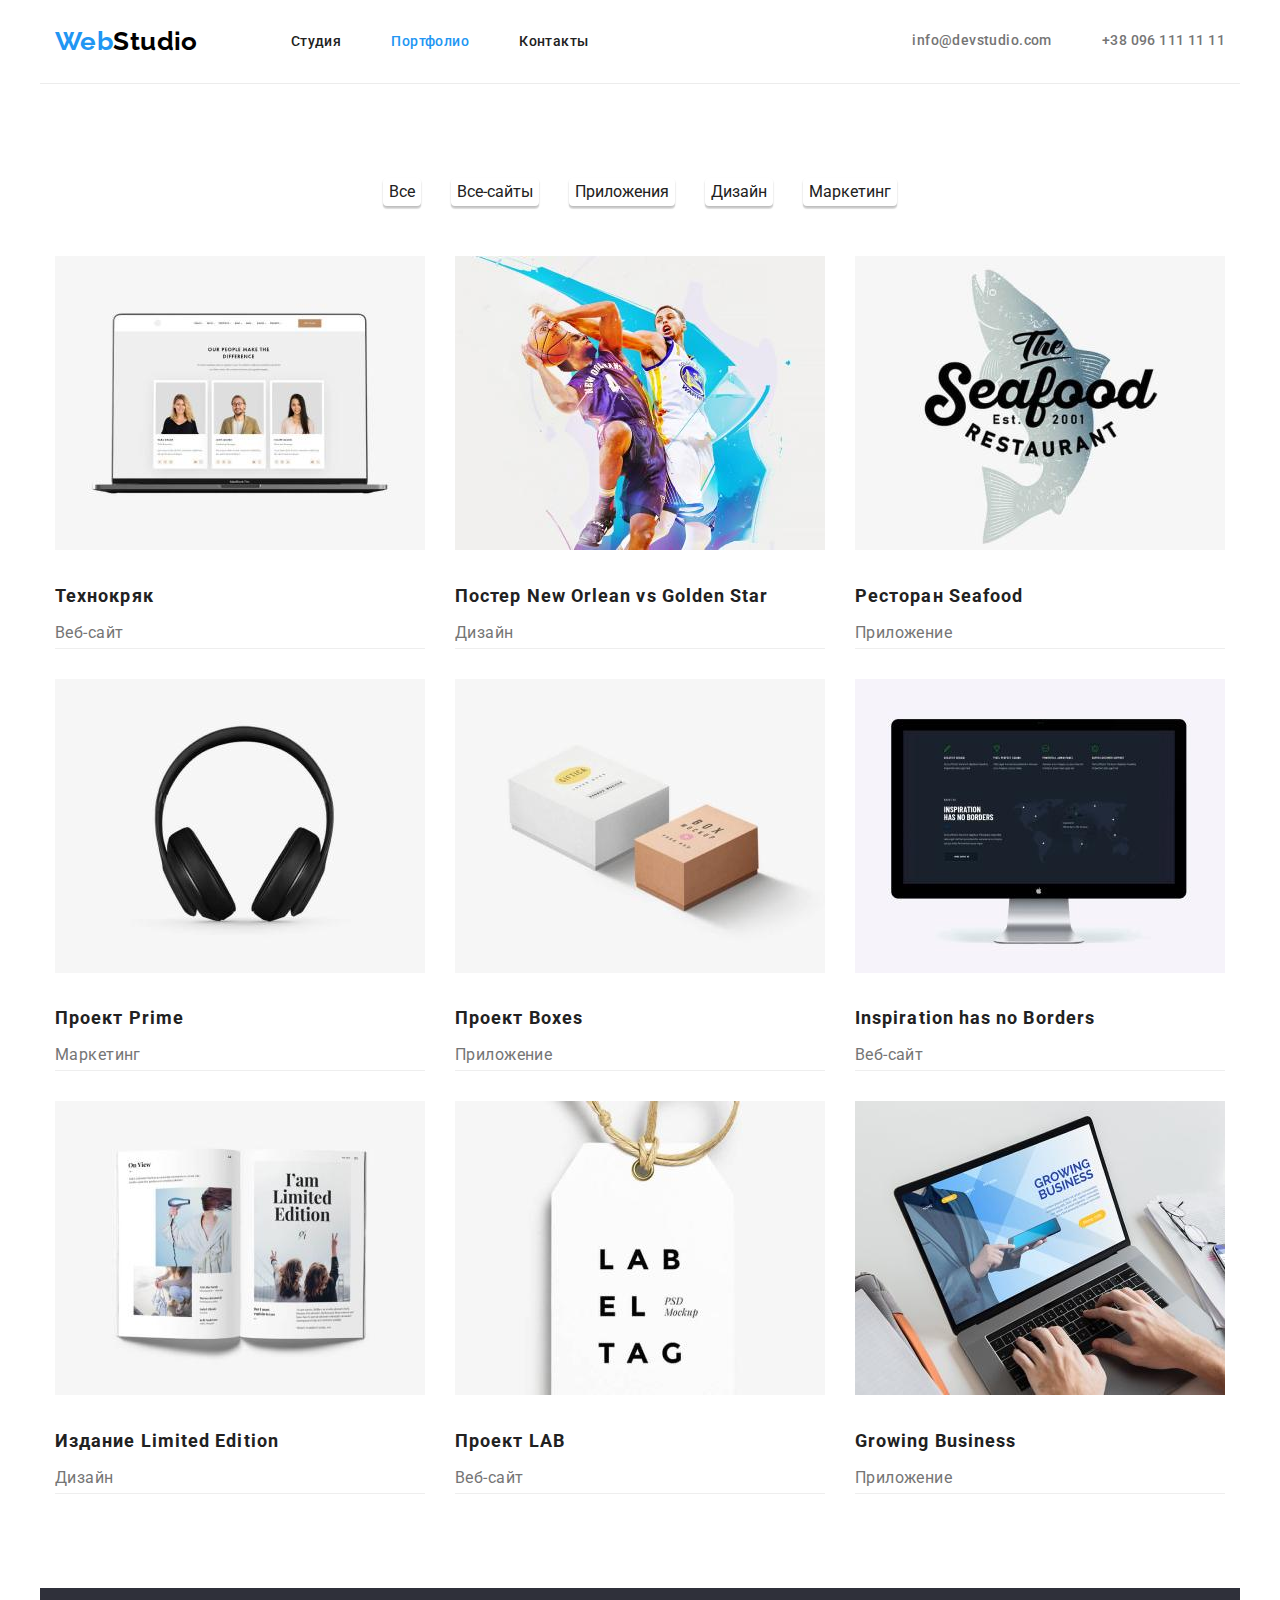
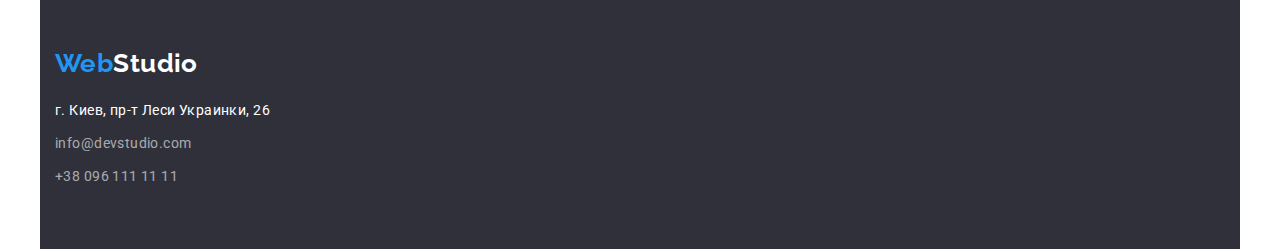
==== commit 59807679: "Flexbox (part2)" ====
--- a/portfolio.html
+++ b/portfolio.html
@@ -19,7 +19,7 @@
 <body>
 <!-- Шапка сайта -->
     <header>
-        <div class="container list">
+        <div class="container list header-border-bottom-line">
             <nav class="nav">
                 <a href="./index.html" class="logo"><span class="first-part">Web</span>Studio</a>
 
@@ -37,106 +37,90 @@
     </header>
 
     <main>
-        <section>
+        <section class="section">
             <h1 hidden class="section-title">Portfolio</h1>
-            <div class="portfolio-container">
-                <ul class="list">
-                    <li><button type="button" class="filter-buttons">Все</button></li>
-                    <li><button type="button" class="filter-buttons">Все-сайты</button></li>
-                    <li><button type="button" class="filter-buttons">Приложения</button></li>
-                    <li><button type="button" class="filter-buttons">Дизайн</button></li>
-                    <li><button type="button" class="filter-buttons">Маркетинг</button></li>
+            <div class="portfolio-container margin">
+                <ul class="portfolio-buttons-list">
+                    <li class="button-item"><button type="button" class="filter-buttons">Все</button></li>
+                    <li class="button-item"><button type="button" class="filter-buttons">Все-сайты</button></li>
+                    <li class="button-item"><button type="button" class="filter-buttons">Приложения</button></li>
+                    <li class="button-item"><button type="button" class="filter-buttons">Дизайн</button></li>
+                    <li class="button-item"><button type="button" class="filter-buttons">Маркетинг</button></li>
                 </ul>
             </div>
             <div class="portfolio-container">
-                <!-- <div class="portfolio-flex-container"> -->
-
-                    <ul class="portfolio-flex-container">
-                        <li class="portfolio-flex-element"><a href="" class="link">
-                            <img src="./images/gallery/technocrack.jpg" alt="technocrack" width="370">
-                            <h2 class="cards-header">Технокряк</h2>
-                            <p class="cards-description">Веб-сайт</p>
-                            </a>
-                        </li>
-                        <li class="portfolio-flex-element"><a href="" class="link">
-                            <img src="./images/gallery/poster.jpg" alt="poster" width="370">
-                            <h2 class="cards-header">Постер New Orlean vs Golden Star</h2>
-                            <p class="cards-description">Дизайн</p>
-                            </a>
-                        </li>
-                        <li class="portfolio-flex-element"><a href="" class="link">
-                            <img src="./images/gallery/seafood.jpg" alt="seafood" width="370">
-                            <h2 class="cards-header">Ресторан Seafood</h2>
-                            <p class="cards-description">Приложение</p>
-                            </a>
-                        </li>
-                        <li class="portfolio-flex-element"><a href="" class="link">
-                            <img src="./images/gallery/prime.jpg" alt="prime" width="370">
-                            <h2 class="cards-header">Проект Prime</h2>
-                            <p class="cards-description">Маркетинг</p>
-                            </a>
-                        </li>
-                        <li class="portfolio-flex-element"><a href="" class="link">
-                            <img src="./images/gallery/boxes.jpg" alt="boxes" width="370">
-                            <h2 class="cards-header">Проект Boxes</h2>
-                            <p class="cards-description">Приложение</p>
-                            </a>
-                        </li>
-                        <li class="portfolio-flex-element"><a href="" class="link">
-                            <img src="./images/gallery/inspiration.jpg" alt="inspiration" width="370">
-                            <h2 class="cards-header">Inspiration has no Borders</h2>
-                            <p class="cards-description">Веб-сайт</p>
-                            </a>
-                        </li>                           
-                        <li class="portfolio-flex-element"><a href="" class="link">
-                            <img src="./images/gallery/edition.jpg" alt="edition" width="370">
-                            <h2 class="cards-header">Издание Limited Edition</h2>
-                            <p class="cards-description">Дизайн</p>
-                            </a>
-                        </li>
-                        <li class="portfolio-flex-element"><a href="" class="link">
-                            <img src="./images/gallery/lab.jpg" alt="lab" width="370">
-                            <h2 class="cards-header">Проект LAB</h2>
-                            <p class="cards-description">Веб-сайт</p>
-                            </a>
-                        </li>
-                        <li class="portfolio-flex-element"><a href="" class="link">
-                            <img src="./images/gallery/growing-busines.jpg" alt="inspiration" width="370">
-                            <h2 class="cards-header">Growing Business</h2>
-                            <p class="cards-description">Приложение</p>
-                            </a>
-                        </li>
-                    </ul>
-                <!-- </div> -->
+                <ul class="portfolio-flex-container portfolio-list">
+                    <li class="portfolio-flex-element border-bottom"><a href="" class="link">
+                        <img src="./images/gallery/technocrack.jpg" alt="technocrack" width="370" height="294">
+                        <h2 class="cards-header">Технокряк</h2>
+                        <p class="cards-description">Веб-сайт</p>
+                        </a>
+                    </li>
+                    <li class="portfolio-flex-element border-bottom"><a href="" class="link">
+                        <img src="./images/gallery/poster.jpg" alt="poster" width="370" height="294">
+                        <h2 class="cards-header">Постер New Orlean vs Golden Star</h2>
+                        <p class="cards-description">Дизайн</p>
+                        </a>
+                    </li>
+                    <li class="portfolio-flex-element border-bottom"><a href="" class="link">
+                        <img src="./images/gallery/seafood.jpg" alt="seafood" width="370" height="294">
+                        <h2 class="cards-header">Ресторан Seafood</h2>
+                        <p class="cards-description">Приложение</p>
+                        </a>
+                    </li>
+                    <li class="portfolio-flex-element border-bottom"><a href="" class="link">
+                        <img src="./images/gallery/prime.jpg" alt="prime" width="370" height="294">
+                        <h2 class="cards-header">Проект Prime</h2>
+                        <p class="cards-description">Маркетинг</p>
+                        </a>
+                    </li>
+                    <li class="portfolio-flex-element border-bottom"><a href="" class="link">
+                        <img src="./images/gallery/boxes.jpg" alt="boxes" width="370" height="294">
+                        <h2 class="cards-header">Проект Boxes</h2>
+                        <p class="cards-description">Приложение</p>
+                        </a>
+                    </li>
+                    <li class="portfolio-flex-element border-bottom"><a href="" class="link">
+                        <img src="./images/gallery/inspiration.jpg" alt="inspiration" width="370" height="294">
+                        <h2 class="cards-header">Inspiration has no Borders</h2>
+                        <p class="cards-description">Веб-сайт</p>
+                        </a>
+                    </li>                           
+                    <li class="portfolio-flex-element border-bottom"><a href="" class="link">
+                        <img src="./images/gallery/edition.jpg" alt="edition" width="370" height="294">
+                        <h2 class="cards-header">Издание Limited Edition</h2>
+                        <p class="cards-description">Дизайн</p>
+                        </a>
+                    </li>
+                    <li class="portfolio-flex-element border-bottom"><a href="" class="link">
+                        <img src="./images/gallery/lab.jpg" alt="lab" width="370" height="294">
+                        <h2 class="cards-header">Проект LAB</h2>
+                        <p class="cards-description">Веб-сайт</p>
+                        </a>
+                    </li>
+                    <li class="portfolio-flex-element border-bottom"><a href="" class="link">
+                        <img src="./images/gallery/growing-busines.jpg" alt="inspiration" width="370" height="294">
+                        <h2 class="cards-header">Growing Business</h2>
+                        <p class="cards-description">Приложение</p>
+                        </a>
+                    </li>
+                </ul>
             </div>
        </section>
     </main>
 
     <!-- Футер -->
-    <footer>
-        <div class="container footer">
-            <a href="./index.html" class="logo footer-logo"><span class="first-part">Web</span>Studio</a>
-            <address>
-                <ul class="list">
-                    <li><a href="https://goo.gl/maps/6iYoXaCGqueHrKsz9" target="_blank" rel="noreferrer noopener"
-                            class="footer-address">г. Киев, пр-т Леси Украинки, 26</a></li>
-                    <li><a href="mailto:info@devstudio.com" class="link footer-contacts">info@devstudio.com</a></li>
-                    <li><a href="tel:+380961111111" class="link footer-contacts">+38 096 111 11 11</a></li>
-                </ul>
-            </address>
-        </div>
-    </footer>
-    <!-- <footer class="footer">
-        <a href="./index.html" class="logo footer-logo"><span class="first-part">Web</span>Studio</a>
+    <footer class="footer">
+        <a href="./index.html" class="footer-logo"><span class="first-part">Web</span>Studio</a>
         <address>
-            <ul class="list">
-                <li><a href="https://goo.gl/maps/6iYoXaCGqueHrKsz9" target="_blank" rel="noreferrer noopener"
+            <ul class="footer-list">
+                <li class="item"><a href="https://goo.gl/maps/6iYoXaCGqueHrKsz9" target="_blank" rel="noreferrer noopener"
                         class="footer-address">г. Киев, пр-т Леси Украинки, 26</a></li>
-                <li><a href="mailto:info@devstudio.com" class="link footer-contacts">info@devstudio.com</a></li>
-                <li><a href="tel:+380961111111" class="link footer-contacts">+38 096 111 11 11</a></li>
+                <li class="item"><a href="mailto:info@devstudio.com" class="link footer-contacts">info@devstudio.com</a>
+                </li>
+                <li class="item last"><a href="tel:+380961111111" class="link footer-contacts">+38 096 111 11 11</a></li>
             </ul>
         </address>
-    </footer> -->
+    </footer>
 </body>
-
 </html>--- a/css/styles.css
+++ b/css/styles.css
@@ -16,7 +16,6 @@
   letter-spacing: 0.03em;
   font-size: 14px;
   line-height: 1.71;
-  /* width: 1230px; */
 }
 
 .list {
@@ -27,21 +26,19 @@
 }
 
 .container {
-  /* display: flex; */
   align-items: center;
   margin-left: auto;
   margin-right: auto;
   width: 1200px;
   padding-left: 15px;
   padding-right: 15px;
-  outline: 2px solid tomato;
+  /* outline: 2px solid tomato; */
 }
 
 /* Logo */
 
 .logo {
   margin-right: 93px;
-  /* margin-left: 15px; */
 
   color: var(--primary-black-color);
   font-family: Raleway, sans-serif;
@@ -110,18 +107,25 @@
   margin-right: 50px;
 }
 
+.header-border-bottom-line {
+  border-bottom: solid 1px;
+  border-bottom-color: #ececec;
+}
+
 /* Hero */
 
 .section {
+  padding-top: 94px;
   padding-bottom: 94px;
-  /* text-align: center; */
 }
 
 .hero {
   background-color: var(--hero-footer-background);
-  /* width: 1230px; */
+  width: 1200px;
   height: 600px;
   text-align: center;
+  margin-right: auto;
+  margin-left: auto;
 }
 
 .hero-title {
@@ -205,6 +209,8 @@
   line-height: 1.19px;
   text-align: center;
   color: var(--main-titles-color);
+  margin-top: 30px;
+  margin-bottom: 10px;
 }
 
 .teammate-position {
@@ -224,30 +230,53 @@
   padding-right: 15px;
   margin-left: auto;
   margin-right: auto;
-  outline: 2px solid tomato;
+  /* outline: 2px solid tomato; */
+}
+
+.portfolio-buttons-list {
+  display: flex;
+  justify-content: center;
+
+  list-style: none;
+  padding: 0px;
+  margin: 0px;
+}
+
+.margin {
+  margin-bottom: 50px;
+}
+.portfolio-buttons-list .button-item:not(:last-child) {
+  margin-right: 30px;
+}
+
+.portfolio-list {
+  list-style: none;
+  margin: 0;
+  padding: 0;
 }
 
 .portfolio-flex-container {
   display: flex;
   flex-wrap: wrap;
-  /* background-color: teal; */
-  /* margin: -15px; */
-}
+}
+
 .portfolio-flex-element {
   /* calc((100% - кол-во маржинов в строке * значение маржина) / кол-во элементов в строке */
-
   width: calc((100% - 60px) / 3);
-  /* margin-right: 30px; */
-  /* margin-bottom: 30px; */
-
-  /* background-color: tomato; */
-
-  /* margin-right: 30px; */
-  /* margin-bottom: 30px; */
-}
+}
+
+.border-bottom {
+  border-bottom-width: 1px;
+  border-bottom-style: solid;
+  border-block-color: #eeeeee;
+}
+/* Для всех елементов-карточек в сетке добавить маржин справа, кроме каждого третего (так как в ряду - три елемента) */
+
 .portfolio-flex-element:not(:nth-child(3n)) {
   margin-right: 30px;
 }
+
+/* Для всех елементов-карточек в сетке добавить маржин снизу, кроме последних трех елементов (так как в нижнем ряду - три елемента) */
 
 .portfolio-flex-element:not(:nth-last-child(-n + 3)) {
   margin-bottom: 30px;
@@ -261,6 +290,11 @@
   cursor: pointer;
   border-color: #ffffff;
   border: #ffffff;
+  text-align: center;
+  border-radius: 4px;
+  box-shadow: 0px 3px 1px rgba(0, 0, 0, 0.1), 0px 1px 2px rgba(0, 0, 0, 0.08),
+    0px 2px 2px rgba(0, 0, 0, 0.12);
+  /* min-width: 73px; */
 }
 
 .filter-buttons:hover,
@@ -272,6 +306,9 @@
 /* Cards */
 
 .cards-header {
+  margin-top: 20px;
+  margin-bottom: 4px;
+
   color: var(--title-text-color);
   font-weight: 700;
   font-size: 18px;
@@ -280,6 +317,8 @@
 }
 
 .cards-description {
+  margin: 0;
+
   color: var(--primary-text-color);
   font-weight: 400;
   font-size: 16px;
@@ -290,11 +329,33 @@
 
 .footer {
   background-color: var(--hero-footer-background);
-  flex-direction: column;
-}
-
+  margin-left: auto;
+  margin-right: auto;
+  width: 1200px;
+  padding-left: 15px;
+  padding-right: 15px;
+  /* outline: 2px solid tomato; */
+}
+.footer-list {
+  list-style: none;
+  padding: 0px;
+  margin: 0px;
+}
 .footer-logo {
-  color: var(--primary-white-color);
+  display: inline-block;
+  margin-top: 60px;
+  margin-bottom: 20px;
+
+  color: var(--primary-white-color);
+
+  font-family: Raleway, sans-serif;
+  font-weight: 700;
+  font-size: 26px;
+  line-height: 1.19;
+  text-decoration: none;
+}
+.footer-list .item {
+  padding-bottom: 9px;
 }
 
 .footer-address {
@@ -303,7 +364,9 @@
   font-style: normal;
   text-decoration: none;
 }
-
+.footer-list .last {
+  padding-bottom: 60px;
+}
 .footer-contacts {
   color: rgba(255, 255, 255, 0.6);
   font-weight: 400;
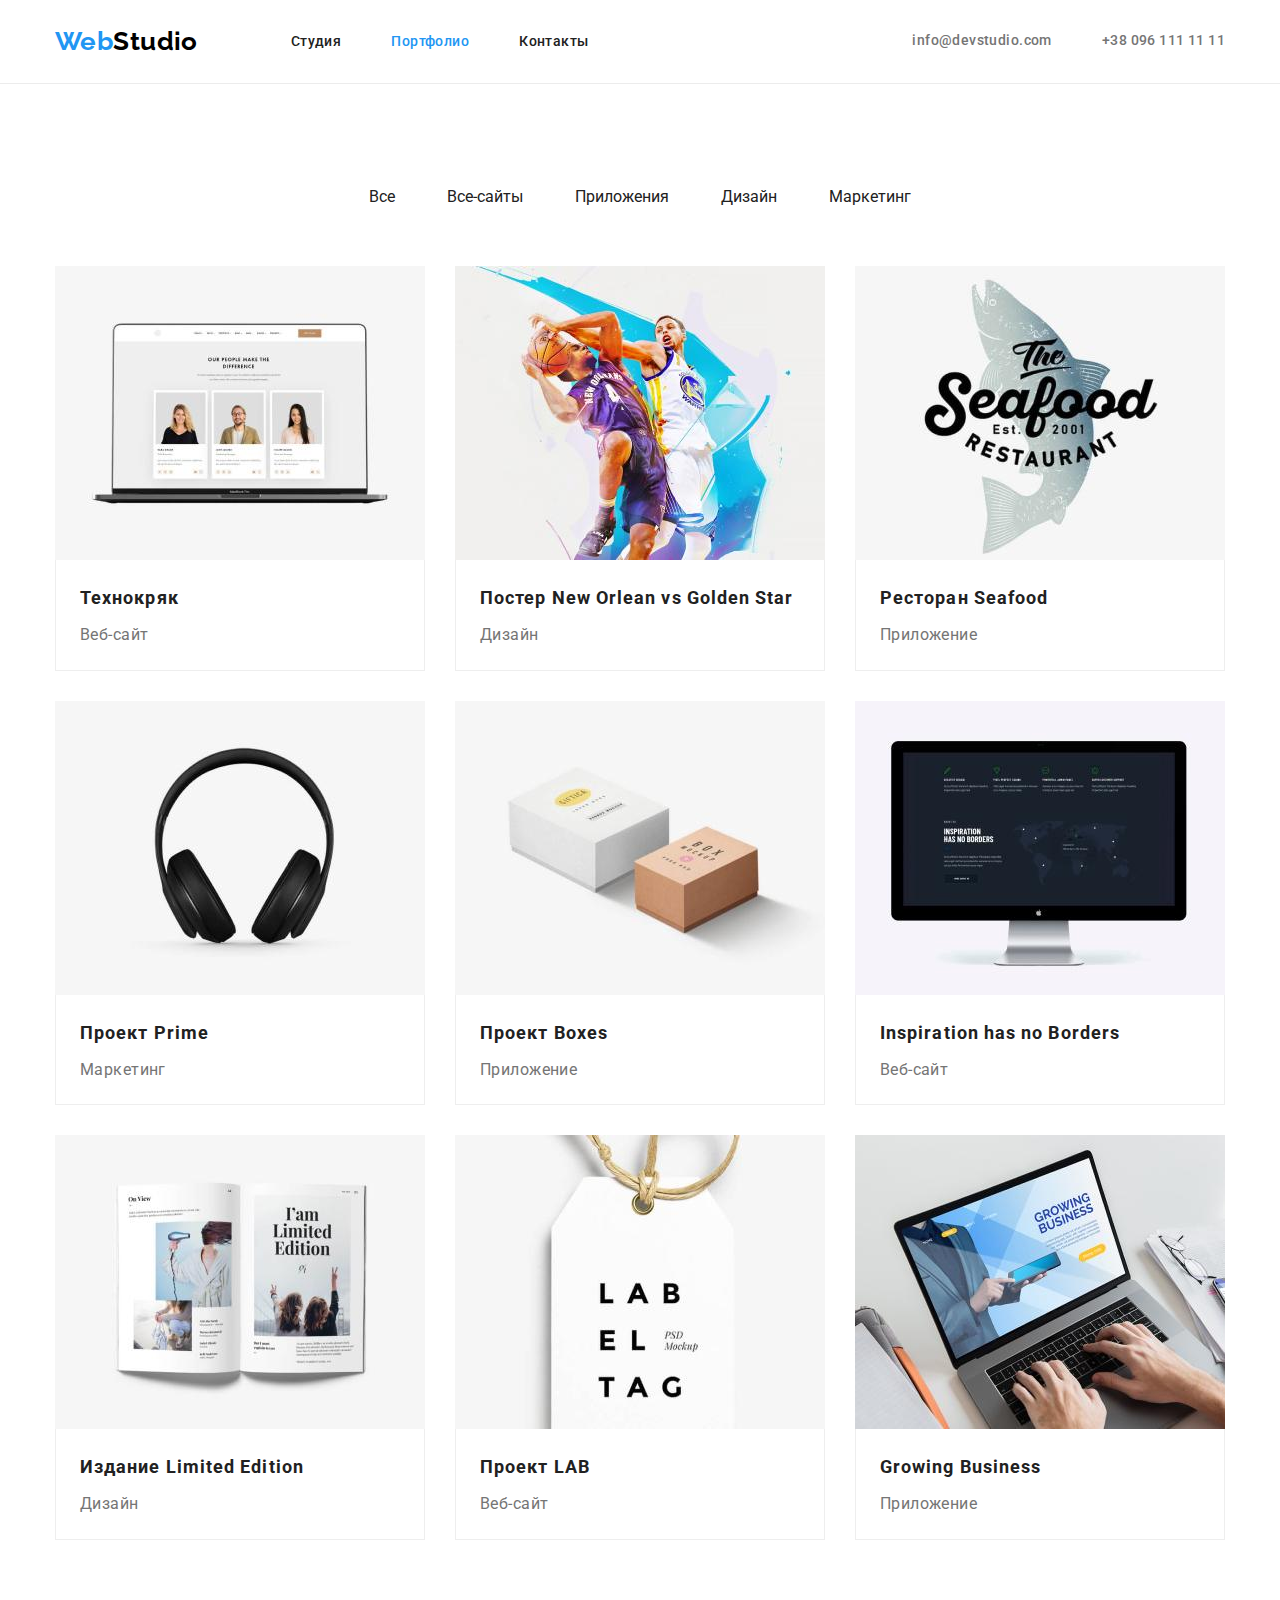
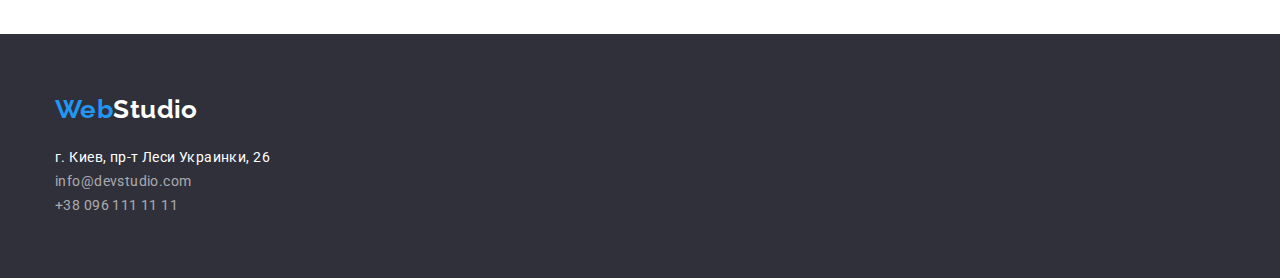
==== commit 7f90811e: "resubmite" ====
--- a/portfolio.html
+++ b/portfolio.html
@@ -18,18 +18,18 @@
 
 <body>
 <!-- Шапка сайта -->
-    <header>
-        <div class="container list header-border-bottom-line">
+    <header class="header-border-bottom-line">
+        <div class="container flex">
             <nav class="nav">
                 <a href="./index.html" class="logo"><span class="first-part">Web</span>Studio</a>
-
-                <ul class="list">
+    
+                <ul class="flex">
                     <li class="item"><a href="./index.html" class="site-nav link">Студия</a></li>
                     <li class="item"> <a href="./portfolio.html" class="site-nav link current">Портфолио</a></li>
                     <li class="item"><a href="#" class="site-nav link">Контакты</a></li>
                 </ul>
             </nav>
-            <ul class="list auth-nav">
+            <ul class="auth-nav">
                 <li class="item"><a href="mailto:info@devstudio.com" class="link contacts">info@devstudio.com</a></li>
                 <li class="item"><a href="tel:+380961111111" class="link contacts">+38 096 111 11 11</a></li>
             </ul>
@@ -38,8 +38,8 @@
 
     <main>
         <section class="section">
-            <h1 hidden class="section-title">Portfolio</h1>
-            <div class="portfolio-container margin">
+            <div class="container">
+                <h1 class="visually-hidden section-title">Portfolio</h1>
                 <ul class="portfolio-buttons-list">
                     <li class="button-item"><button type="button" class="filter-buttons">Все</button></li>
                     <li class="button-item"><button type="button" class="filter-buttons">Все-сайты</button></li>
@@ -47,61 +47,78 @@
                     <li class="button-item"><button type="button" class="filter-buttons">Дизайн</button></li>
                     <li class="button-item"><button type="button" class="filter-buttons">Маркетинг</button></li>
                 </ul>
-            </div>
-            <div class="portfolio-container">
-                <ul class="portfolio-flex-container portfolio-list">
-                    <li class="portfolio-flex-element border-bottom"><a href="" class="link">
-                        <img src="./images/gallery/technocrack.jpg" alt="technocrack" width="370" height="294">
-                        <h2 class="cards-header">Технокряк</h2>
-                        <p class="cards-description">Веб-сайт</p>
+            <!-- <div class="portfolio-container"> -->
+                <ul class="portfolio-gallery">
+                    <li class="portfolio-gallery-item"><a href="" class="link">
+                        <img src="./images/gallery/technocrack.jpg" alt="technocrack" width="370" height="294" class="img">
+                        <div class="gallery-decription">
+                            <h2 class="cards-header">Технокряк</h2>
+                            <p class="cards-description">Веб-сайт</p>
+                        </div>
                         </a>
                     </li>
-                    <li class="portfolio-flex-element border-bottom"><a href="" class="link">
-                        <img src="./images/gallery/poster.jpg" alt="poster" width="370" height="294">
-                        <h2 class="cards-header">Постер New Orlean vs Golden Star</h2>
-                        <p class="cards-description">Дизайн</p>
+                    <li class="portfolio-gallery-item"><a href="" class="link">
+                        <img src="./images/gallery/poster.jpg" alt="poster" width="370" height="294" class="img">
+                        <div class="gallery-decription">
+                            <h2 class="cards-header">Постер New Orlean vs Golden Star</h2>
+                            <p class="cards-description">Дизайн</p>
+                        </div>
                         </a>
                     </li>
-                    <li class="portfolio-flex-element border-bottom"><a href="" class="link">
-                        <img src="./images/gallery/seafood.jpg" alt="seafood" width="370" height="294">
-                        <h2 class="cards-header">Ресторан Seafood</h2>
-                        <p class="cards-description">Приложение</p>
+                    <li class="portfolio-gallery-item"><a href="" class="link">
+                        <img src="./images/gallery/seafood.jpg" alt="seafood" width="370" height="294" class="img">
+                        <div class="gallery-decription">
+                            <h2 class="cards-header">Ресторан Seafood</h2>
+                            <p class="cards-description">Приложение</p>
+                        </div>
                         </a>
                     </li>
-                    <li class="portfolio-flex-element border-bottom"><a href="" class="link">
-                        <img src="./images/gallery/prime.jpg" alt="prime" width="370" height="294">
-                        <h2 class="cards-header">Проект Prime</h2>
-                        <p class="cards-description">Маркетинг</p>
+                    <li class="portfolio-gallery-item"><a href="" class="link">
+                        <img src="./images/gallery/prime.jpg" alt="prime" width="370" height="294" class="img">
+                        <div class="gallery-decription">
+                            <h2 class="cards-header">Проект Prime</h2>
+                            <p class="cards-description">Маркетинг</p>
+                        </div>
                         </a>
                     </li>
-                    <li class="portfolio-flex-element border-bottom"><a href="" class="link">
-                        <img src="./images/gallery/boxes.jpg" alt="boxes" width="370" height="294">
-                        <h2 class="cards-header">Проект Boxes</h2>
-                        <p class="cards-description">Приложение</p>
+                    <li class="portfolio-gallery-item"><a href="" class="link">
+                        <img src="./images/gallery/boxes.jpg" alt="boxes" width="370" height="294" class="img">
+                        <div class="gallery-decription">
+                            <h2 class="cards-header">Проект Boxes</h2>
+                            <p class="cards-description">Приложение</p>
+                        </div>
                         </a>
                     </li>
-                    <li class="portfolio-flex-element border-bottom"><a href="" class="link">
-                        <img src="./images/gallery/inspiration.jpg" alt="inspiration" width="370" height="294">
-                        <h2 class="cards-header">Inspiration has no Borders</h2>
-                        <p class="cards-description">Веб-сайт</p>
+                    <li class="portfolio-gallery-item"><a href="" class="link">
+                        <img src="./images/gallery/inspiration.jpg" alt="inspiration" width="370" height="294" class="img">
+                        <div class="gallery-decription">
+                            <h2 class="cards-header">Inspiration has no Borders</h2>
+                            <p class="cards-description">Веб-сайт</p>
+                        </div>
                         </a>
                     </li>                           
-                    <li class="portfolio-flex-element border-bottom"><a href="" class="link">
-                        <img src="./images/gallery/edition.jpg" alt="edition" width="370" height="294">
-                        <h2 class="cards-header">Издание Limited Edition</h2>
-                        <p class="cards-description">Дизайн</p>
+                    <li class="portfolio-gallery-item"><a href="" class="link">
+                        <img src="./images/gallery/edition.jpg" alt="edition" width="370" height="294" class="img">
+                        <div class="gallery-decription">
+                            <h2 class="cards-header">Издание Limited Edition</h2>
+                            <p class="cards-description">Дизайн</p>
+                        </div>
                         </a>
                     </li>
-                    <li class="portfolio-flex-element border-bottom"><a href="" class="link">
-                        <img src="./images/gallery/lab.jpg" alt="lab" width="370" height="294">
-                        <h2 class="cards-header">Проект LAB</h2>
-                        <p class="cards-description">Веб-сайт</p>
+                    <li class="portfolio-gallery-item"><a href="" class="link">
+                        <img src="./images/gallery/lab.jpg" alt="lab" width="370" height="294" class="img">
+                        <div class="gallery-decription">
+                            <h2 class="cards-header">Проект LAB</h2>
+                            <p class="cards-description">Веб-сайт</p>
+                        </div>
                         </a>
                     </li>
-                    <li class="portfolio-flex-element border-bottom"><a href="" class="link">
-                        <img src="./images/gallery/growing-busines.jpg" alt="inspiration" width="370" height="294">
-                        <h2 class="cards-header">Growing Business</h2>
-                        <p class="cards-description">Приложение</p>
+                    <li class="portfolio-gallery-item"><a href="" class="link">
+                        <img src="./images/gallery/growing-busines.jpg" alt="inspiration" width="370" height="294" class="img">
+                        <div class="gallery-decription">
+                            <h2 class="cards-header">Growing Business</h2>
+                            <p class="cards-description">Приложение</p>
+                        </div>
                         </a>
                     </li>
                 </ul>
@@ -111,16 +128,18 @@
 
     <!-- Футер -->
     <footer class="footer">
-        <a href="./index.html" class="footer-logo"><span class="first-part">Web</span>Studio</a>
-        <address>
-            <ul class="footer-list">
-                <li class="item"><a href="https://goo.gl/maps/6iYoXaCGqueHrKsz9" target="_blank" rel="noreferrer noopener"
-                        class="footer-address">г. Киев, пр-т Леси Украинки, 26</a></li>
-                <li class="item"><a href="mailto:info@devstudio.com" class="link footer-contacts">info@devstudio.com</a>
-                </li>
-                <li class="item last"><a href="tel:+380961111111" class="link footer-contacts">+38 096 111 11 11</a></li>
-            </ul>
-        </address>
+        <div class="container">
+            <a href="./index.html" class="footer-logo"><span class="first-part">Web</span>Studio</a>
+            <address class="footer-address-list">
+                <ul>
+                    <li class="item"><a href="https://goo.gl/maps/6iYoXaCGqueHrKsz9" target="_blank"
+                            rel="noreferrer noopener" class="footer-address">г. Киев, пр-т Леси Украинки, 26</a></li>
+                    <li class="item"><a href="mailto:info@devstudio.com" class="link footer-contacts">info@devstudio.com</a>
+                    </li>
+                    <li class="item"><a href="tel:+380961111111" class="link footer-contacts">+38 096 111 11 11</a></li>
+                </ul>
+            </address>
+        </div>
     </footer>
 </body>
 </html>--- a/css/styles.css
+++ b/css/styles.css
@@ -8,6 +8,19 @@
   --main-titles-color: #212121;
 }
 
+h1,
+h2,
+h3,
+p {
+  margin: 0;
+}
+
+ul {
+  margin: 0;
+  padding: 0;
+  list-style: none;
+}
+
 body {
   background-color: var(--primary-white-color);
   color: var(--primary-text-color);
@@ -18,15 +31,16 @@
   line-height: 1.71;
 }
 
-.list {
-  display: flex;
-  list-style: none;
-  padding: 0px;
-  margin: 0px;
+.header-border-bottom-line {
+  border-bottom: solid 1px;
+  border-bottom-color: #ececec;
+}
+
+.flex {
+  display: flex;
 }
 
 .container {
-  align-items: center;
   margin-left: auto;
   margin-right: auto;
   width: 1200px;
@@ -60,6 +74,7 @@
 }
 
 .site-nav {
+  display: flex;
   display: inline-block;
   padding-top: 32px;
   padding-bottom: 32px;
@@ -71,6 +86,7 @@
 }
 
 .auth-nav {
+  display: flex;
   margin-left: auto;
   align-items: center;
 }
@@ -87,12 +103,7 @@
   color: var(--accent-color);
 }
 
-.list p {
-  margin-top: 0px;
-  margin-bottom: 0px;
-}
-
-.list .item:not(:last-child) {
+.flex .item:not(:last-child) {
   margin-right: 50px;
 }
 
@@ -107,11 +118,6 @@
   margin-right: 50px;
 }
 
-.header-border-bottom-line {
-  border-bottom: solid 1px;
-  border-bottom-color: #ececec;
-}
-
 /* Hero */
 
 .section {
@@ -121,16 +127,18 @@
 
 .hero {
   background-color: var(--hero-footer-background);
-  width: 1200px;
-  height: 600px;
-  text-align: center;
   margin-right: auto;
   margin-left: auto;
+  padding: 200px;
+
+  max-width: 1600px;
+  height: 600px;
+
+  text-align: center;
 }
 
 .hero-title {
   display: inline-block;
-  margin-top: 200px;
   margin-bottom: 30px;
 
   min-width: 696px;
@@ -146,10 +154,12 @@
 
 .hero-button {
   display: block;
+  padding: 10px 32px;
+
   background-color: var(--accent-color);
   color: var(--primary-white-color);
   min-width: 200px;
-  height: 50px;
+
   font-weight: 700;
   font-size: 16px;
   line-height: 1.87;
@@ -165,6 +175,19 @@
 }
 
 /* Section */
+.visually-hidden {
+  position: absolute;
+  width: 1px;
+  height: 1px;
+  margin: -1px;
+  border: 0;
+  padding: 0;
+
+  white-space: nowrap;
+  clip-path: inset(100%);
+  clip: rect(0 0 0 0);
+  overflow: hidden;
+}
 
 .section-title {
   color: var(--main-titles-color);
@@ -178,12 +201,16 @@
   text-align: center;
 }
 
-.section-description {
+/* .section-description {
   font-size: 36px;
   line-height: 1.39;
-}
-
-.benefit-title {
+} */
+
+.benefits {
+  display: flex;
+}
+
+.benefits-title {
   margin-top: 0px;
   margin-bottom: 10px;
   font-weight: 700;
@@ -192,25 +219,57 @@
   color: var(--main-titles-color);
 }
 
-.list .content:not(:last-child) {
+.benefits .benefits-item:not(:last-child) {
   margin-right: 30px;
 }
 
-.flex-element {
+.work-section {
+  padding-top: 0;
+}
+
+.practice {
+  display: flex;
+}
+.practice-item {
   margin-right: 30px;
 }
 
-.flex-element:nth-child(3n) {
+.img {
+  display: block;
+  max-width: 100%;
+  height: auto;
+}
+
+.practice-item:nth-child(3n) {
   margin-right: 0;
+}
+.team-section {
+  background-color: #f5f4fa;
+}
+
+.teammate {
+  display: flex;
 }
 
 .teammate-title {
   font-size: 16px;
-  line-height: 1.19px;
+  line-height: 1.19;
   text-align: center;
   color: var(--main-titles-color);
-  margin-top: 30px;
   margin-bottom: 10px;
+}
+
+.teammate-item:not(:last-child) {
+  margin-right: 30px;
+}
+
+.teammate-content {
+  padding-top: 30px;
+  padding-bottom: 30px;
+  box-shadow: 0px 1px 3px rgba(0, 0, 0, 0.12), 0px 1px 1px rgba(0, 0, 0, 0.14),
+    0px 2px 1px rgba(0, 0, 0, 0.2);
+  border-radius: 0px 0px 4px 4px;
+  background-color: #ffffff;
 }
 
 .teammate-position {
@@ -222,67 +281,9 @@
 
 /* Portfolio */
 
-/* Cards filter buttons */
-
-.portfolio-container {
-  width: 1200px;
-  padding-left: 15px;
-  padding-right: 15px;
-  margin-left: auto;
-  margin-right: auto;
-  /* outline: 2px solid tomato; */
-}
-
-.portfolio-buttons-list {
-  display: flex;
-  justify-content: center;
-
-  list-style: none;
-  padding: 0px;
-  margin: 0px;
-}
-
-.margin {
-  margin-bottom: 50px;
-}
-.portfolio-buttons-list .button-item:not(:last-child) {
-  margin-right: 30px;
-}
-
-.portfolio-list {
-  list-style: none;
-  margin: 0;
-  padding: 0;
-}
-
-.portfolio-flex-container {
-  display: flex;
-  flex-wrap: wrap;
-}
-
-.portfolio-flex-element {
-  /* calc((100% - кол-во маржинов в строке * значение маржина) / кол-во элементов в строке */
-  width: calc((100% - 60px) / 3);
-}
-
-.border-bottom {
-  border-bottom-width: 1px;
-  border-bottom-style: solid;
-  border-block-color: #eeeeee;
-}
-/* Для всех елементов-карточек в сетке добавить маржин справа, кроме каждого третего (так как в ряду - три елемента) */
-
-.portfolio-flex-element:not(:nth-child(3n)) {
-  margin-right: 30px;
-}
-
-/* Для всех елементов-карточек в сетке добавить маржин снизу, кроме последних трех елементов (так как в нижнем ряду - три елемента) */
-
-.portfolio-flex-element:not(:nth-last-child(-n + 3)) {
-  margin-bottom: 30px;
-}
-
 .filter-buttons {
+  padding: 6px 22px;
+
   color: var(--title-text-color);
   background-color: var(--primary-white-color);
   font-size: 16px;
@@ -292,21 +293,19 @@
   border: #ffffff;
   text-align: center;
   border-radius: 4px;
-  box-shadow: 0px 3px 1px rgba(0, 0, 0, 0.1), 0px 1px 2px rgba(0, 0, 0, 0.08),
-    0px 2px 2px rgba(0, 0, 0, 0.12);
-  /* min-width: 73px; */
 }
 
 .filter-buttons:hover,
 .filter-buttons:focus {
   background-color: var(--accent-color);
   color: var(--primary-white-color);
+  box-shadow: 0px 3px 1px rgba(0, 0, 0, 0.1), 0px 1px 2px rgba(0, 0, 0, 0.08),
+    0px 2px 2px rgba(0, 0, 0, 0.12);
 }
 
 /* Cards */
 
 .cards-header {
-  margin-top: 20px;
   margin-bottom: 4px;
 
   color: var(--title-text-color);
@@ -317,35 +316,62 @@
 }
 
 .cards-description {
-  margin: 0;
-
   color: var(--primary-text-color);
   font-weight: 400;
   font-size: 16px;
   line-height: 1.87;
 }
 
+.portfolio-buttons-list {
+  display: flex;
+  justify-content: center;
+
+  margin-bottom: 50px;
+}
+
+.portfolio-buttons-list .button-item:not(:last-child) {
+  margin-right: 8px;
+}
+
+.portfolio-gallery {
+  display: flex;
+  flex-wrap: wrap;
+}
+
+.portfolio-gallery-item {
+  /* calc((100% - кол-во маржинов в строке * значение маржина) / кол-во элементов в строке */
+  width: calc((100% - 60px) / 3);
+}
+
+.gallery-decription {
+  padding: 20px 24px;
+  background-color: #ffffff;
+  border-bottom: 1px solid;
+  border-left: 1px solid;
+  border-right: 1px solid;
+  border-color: #eeeeee;
+}
+
+/* Для всех елементов-карточек в сетке добавить маржин справа, кроме каждого третего (так как в ряду - три елемента) */
+
+.portfolio-gallery-item:not(:nth-child(3n)) {
+  margin-right: 30px;
+}
+
+/* Для всех елементов-карточек в сетке добавить маржин снизу, кроме последних трех елементов (так как в нижнем ряду - три елемента) */
+
+.portfolio-gallery-item:not(:nth-last-child(-n + 3)) {
+  margin-bottom: 30px;
+}
+
 /* Footer */
 
 .footer {
   background-color: var(--hero-footer-background);
-  margin-left: auto;
-  margin-right: auto;
-  width: 1200px;
-  padding-left: 15px;
-  padding-right: 15px;
-  /* outline: 2px solid tomato; */
-}
-.footer-list {
-  list-style: none;
-  padding: 0px;
-  margin: 0px;
-}
+  padding: 60px 0;
+}
+
 .footer-logo {
-  display: inline-block;
-  margin-top: 60px;
-  margin-bottom: 20px;
-
   color: var(--primary-white-color);
 
   font-family: Raleway, sans-serif;
@@ -354,8 +380,13 @@
   line-height: 1.19;
   text-decoration: none;
 }
-.footer-list .item {
-  padding-bottom: 9px;
+
+.footer-address-list {
+  margin-top: 20px;
+}
+
+.footer-list .item:not(:last-child) {
+  margin-bottom: 9px;
 }
 
 .footer-address {
@@ -364,9 +395,7 @@
   font-style: normal;
   text-decoration: none;
 }
-.footer-list .last {
-  padding-bottom: 60px;
-}
+
 .footer-contacts {
   color: rgba(255, 255, 255, 0.6);
   font-weight: 400;
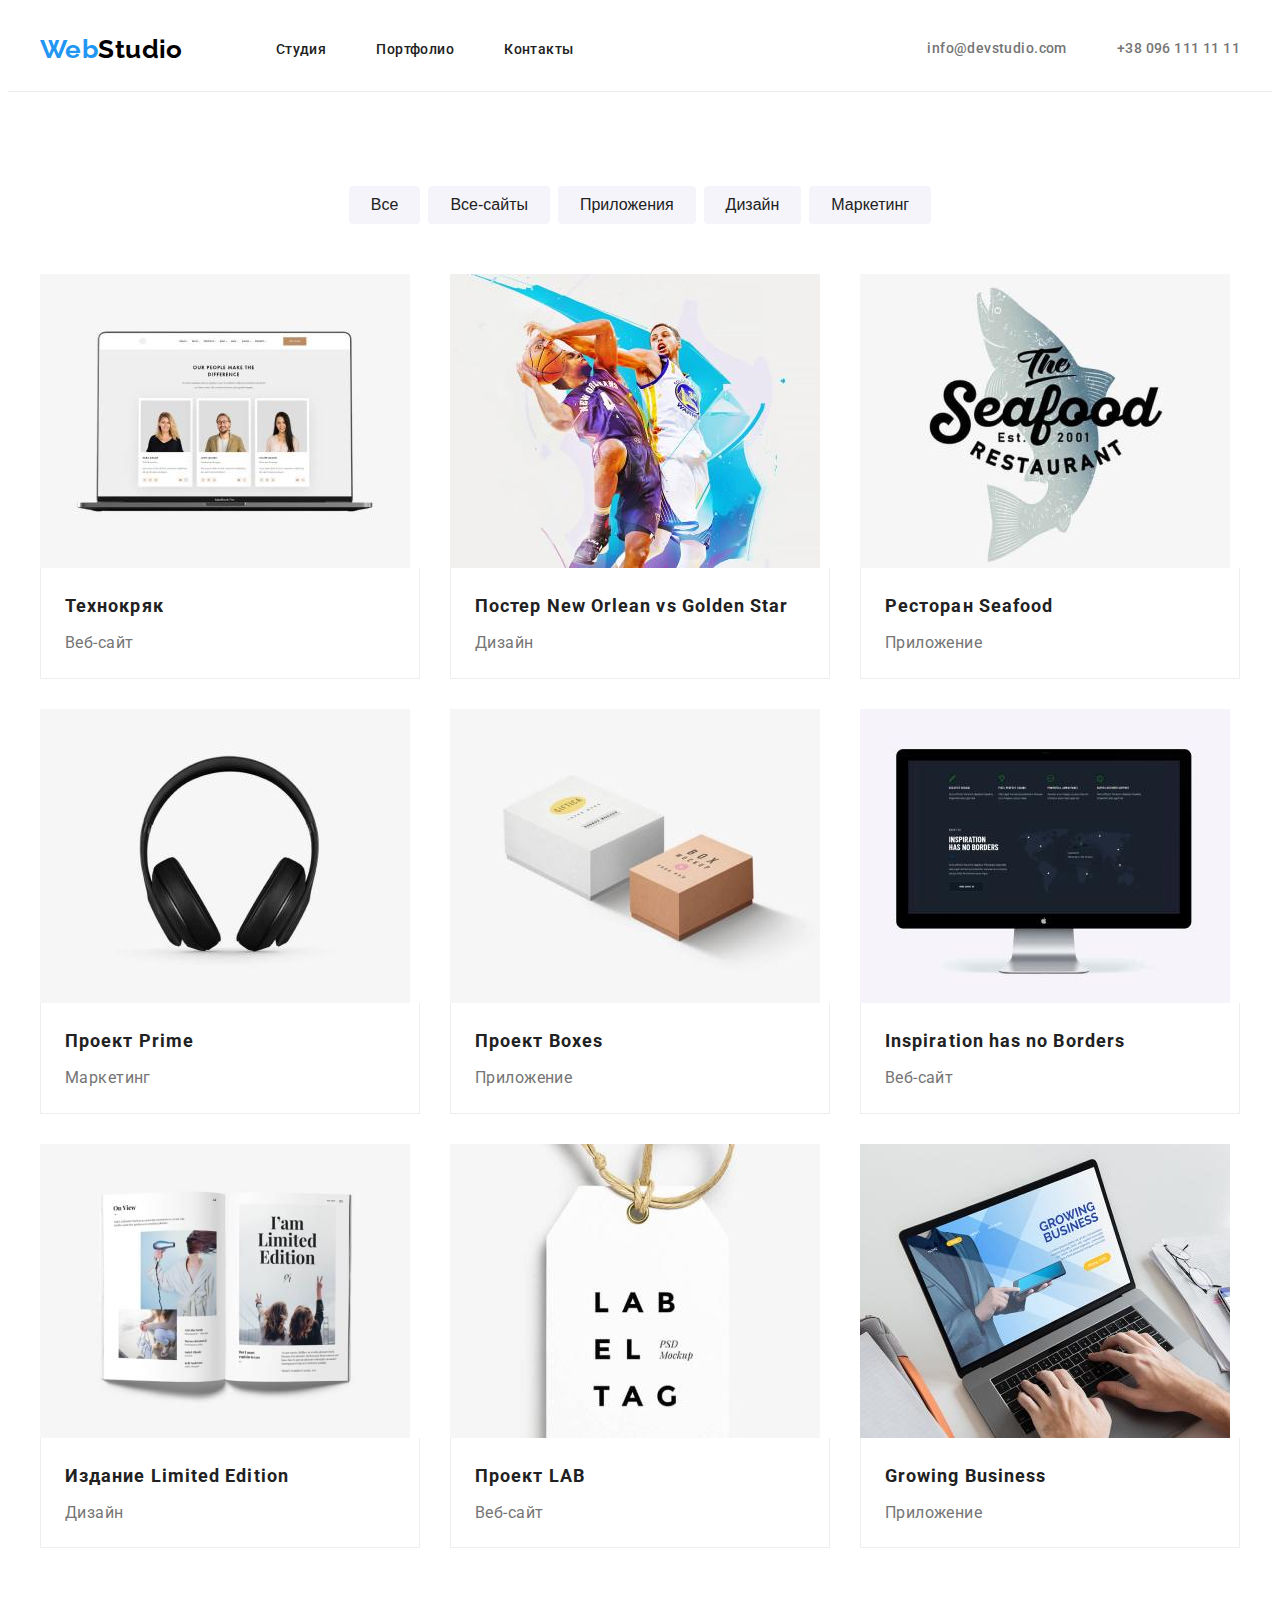
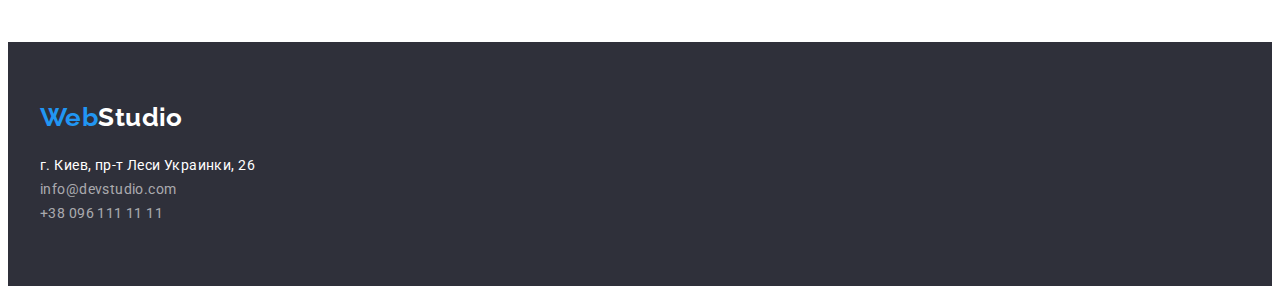
==== commit 07bb73fe: "FLEXBOX (done)" ====
--- a/portfolio.html
+++ b/portfolio.html
@@ -12,7 +12,7 @@
     <link rel="stylesheet" href="https://cdnjs.cloudflare.com/ajax/libs/modern-normalize/1.1.0/modern-normalize.min.css"
         integrity="sha512-wpPYUAdjBVSE4KJnH1VR1HeZfpl1ub8YT/NKx4PuQ5NmX2tKuGu6U/JRp5y+Y8XG2tV+wKQpNHVUX03MfMFn9Q=="
         crossorigin="anonymous" referrerpolicy="no-referrer" />
-    <link rel="stylesheet" href="./css/modern-normalize.css" />
+    <!-- <link rel="stylesheet" href="./css/modern-normalize.css" /> -->
     <link rel="stylesheet" href="./css/styles.css" />
 </head>
 
@@ -24,14 +24,14 @@
                 <a href="./index.html" class="logo"><span class="first-part">Web</span>Studio</a>
     
                 <ul class="flex">
-                    <li class="item"><a href="./index.html" class="site-nav link">Студия</a></li>
-                    <li class="item"> <a href="./portfolio.html" class="site-nav link current">Портфолио</a></li>
-                    <li class="item"><a href="#" class="site-nav link">Контакты</a></li>
+                    <li class="item"><a href="./index.html" class="site-nav">Студия</a></li>
+                    <li class="item"> <a href="./portfolio.html" class="site-nav current">Портфолио</a></li>
+                    <li class="item"><a href="#" class="site-nav">Контакты</a></li>
                 </ul>
             </nav>
             <ul class="auth-nav">
-                <li class="item"><a href="mailto:info@devstudio.com" class="link contacts">info@devstudio.com</a></li>
-                <li class="item"><a href="tel:+380961111111" class="link contacts">+38 096 111 11 11</a></li>
+                <li class="item"><a href="mailto:info@devstudio.com" class="contacts">info@devstudio.com</a></li>
+                <li class="item"><a href="tel:+380961111111" class="contacts">+38 096 111 11 11</a></li>
             </ul>
         </div>
     </header>
@@ -49,7 +49,7 @@
                 </ul>
             <!-- <div class="portfolio-container"> -->
                 <ul class="portfolio-gallery">
-                    <li class="portfolio-gallery-item"><a href="" class="link">
+                    <li class="portfolio-gallery-item"><a href="">
                         <img src="./images/gallery/technocrack.jpg" alt="technocrack" width="370" height="294" class="img">
                         <div class="gallery-decription">
                             <h2 class="cards-header">Технокряк</h2>
@@ -57,7 +57,7 @@
                         </div>
                         </a>
                     </li>
-                    <li class="portfolio-gallery-item"><a href="" class="link">
+                    <li class="portfolio-gallery-item"><a href="">
                         <img src="./images/gallery/poster.jpg" alt="poster" width="370" height="294" class="img">
                         <div class="gallery-decription">
                             <h2 class="cards-header">Постер New Orlean vs Golden Star</h2>
@@ -65,7 +65,7 @@
                         </div>
                         </a>
                     </li>
-                    <li class="portfolio-gallery-item"><a href="" class="link">
+                    <li class="portfolio-gallery-item"><a href="">
                         <img src="./images/gallery/seafood.jpg" alt="seafood" width="370" height="294" class="img">
                         <div class="gallery-decription">
                             <h2 class="cards-header">Ресторан Seafood</h2>
@@ -73,7 +73,7 @@
                         </div>
                         </a>
                     </li>
-                    <li class="portfolio-gallery-item"><a href="" class="link">
+                    <li class="portfolio-gallery-item"><a href="">
                         <img src="./images/gallery/prime.jpg" alt="prime" width="370" height="294" class="img">
                         <div class="gallery-decription">
                             <h2 class="cards-header">Проект Prime</h2>
@@ -81,7 +81,7 @@
                         </div>
                         </a>
                     </li>
-                    <li class="portfolio-gallery-item"><a href="" class="link">
+                    <li class="portfolio-gallery-item"><a href="">
                         <img src="./images/gallery/boxes.jpg" alt="boxes" width="370" height="294" class="img">
                         <div class="gallery-decription">
                             <h2 class="cards-header">Проект Boxes</h2>
@@ -89,7 +89,7 @@
                         </div>
                         </a>
                     </li>
-                    <li class="portfolio-gallery-item"><a href="" class="link">
+                    <li class="portfolio-gallery-item"><a href="">
                         <img src="./images/gallery/inspiration.jpg" alt="inspiration" width="370" height="294" class="img">
                         <div class="gallery-decription">
                             <h2 class="cards-header">Inspiration has no Borders</h2>
@@ -97,7 +97,7 @@
                         </div>
                         </a>
                     </li>                           
-                    <li class="portfolio-gallery-item"><a href="" class="link">
+                    <li class="portfolio-gallery-item"><a href="">
                         <img src="./images/gallery/edition.jpg" alt="edition" width="370" height="294" class="img">
                         <div class="gallery-decription">
                             <h2 class="cards-header">Издание Limited Edition</h2>
@@ -105,7 +105,7 @@
                         </div>
                         </a>
                     </li>
-                    <li class="portfolio-gallery-item"><a href="" class="link">
+                    <li class="portfolio-gallery-item"><a href="">
                         <img src="./images/gallery/lab.jpg" alt="lab" width="370" height="294" class="img">
                         <div class="gallery-decription">
                             <h2 class="cards-header">Проект LAB</h2>
@@ -113,7 +113,7 @@
                         </div>
                         </a>
                     </li>
-                    <li class="portfolio-gallery-item"><a href="" class="link">
+                    <li class="portfolio-gallery-item"><a href="">
                         <img src="./images/gallery/growing-busines.jpg" alt="inspiration" width="370" height="294" class="img">
                         <div class="gallery-decription">
                             <h2 class="cards-header">Growing Business</h2>
@@ -134,9 +134,9 @@
                 <ul>
                     <li class="item"><a href="https://goo.gl/maps/6iYoXaCGqueHrKsz9" target="_blank"
                             rel="noreferrer noopener" class="footer-address">г. Киев, пр-т Леси Украинки, 26</a></li>
-                    <li class="item"><a href="mailto:info@devstudio.com" class="link footer-contacts">info@devstudio.com</a>
+                    <li class="item"><a href="mailto:info@devstudio.com" class="footer-contacts">info@devstudio.com</a>
                     </li>
-                    <li class="item"><a href="tel:+380961111111" class="link footer-contacts">+38 096 111 11 11</a></li>
+                    <li class="item"><a href="tel:+380961111111" class="footer-contacts">+38 096 111 11 11</a></li>
                 </ul>
             </address>
         </div>
--- a/css/styles.css
+++ b/css/styles.css
@@ -21,6 +21,10 @@
   list-style: none;
 }
 
+a {
+  text-decoration: none;
+}
+
 body {
   background-color: var(--primary-white-color);
   color: var(--primary-text-color);
@@ -90,9 +94,10 @@
   margin-left: auto;
   align-items: center;
 }
-.link {
-  text-decoration: none;
-}
+
+/* .link {
+  text-decoration: none;
+} */
 
 .link:hover,
 .link:focus {
@@ -129,8 +134,9 @@
   background-color: var(--hero-footer-background);
   margin-right: auto;
   margin-left: auto;
-  padding: 200px;
-
+  padding: 200px 0;
+  background-repeat: no-repeat;
+  background-size: cover;
   max-width: 1600px;
   height: 600px;
 
@@ -213,6 +219,7 @@
 .benefits-title {
   margin-top: 0px;
   margin-bottom: 10px;
+  font-size: 14px;
   font-weight: 700;
   line-height: 1.14;
   text-transform: uppercase;
@@ -285,7 +292,7 @@
   padding: 6px 22px;
 
   color: var(--title-text-color);
-  background-color: var(--primary-white-color);
+  background-color: #f5f4fa;
   font-size: 16px;
   line-height: 1.63;
   cursor: pointer;
